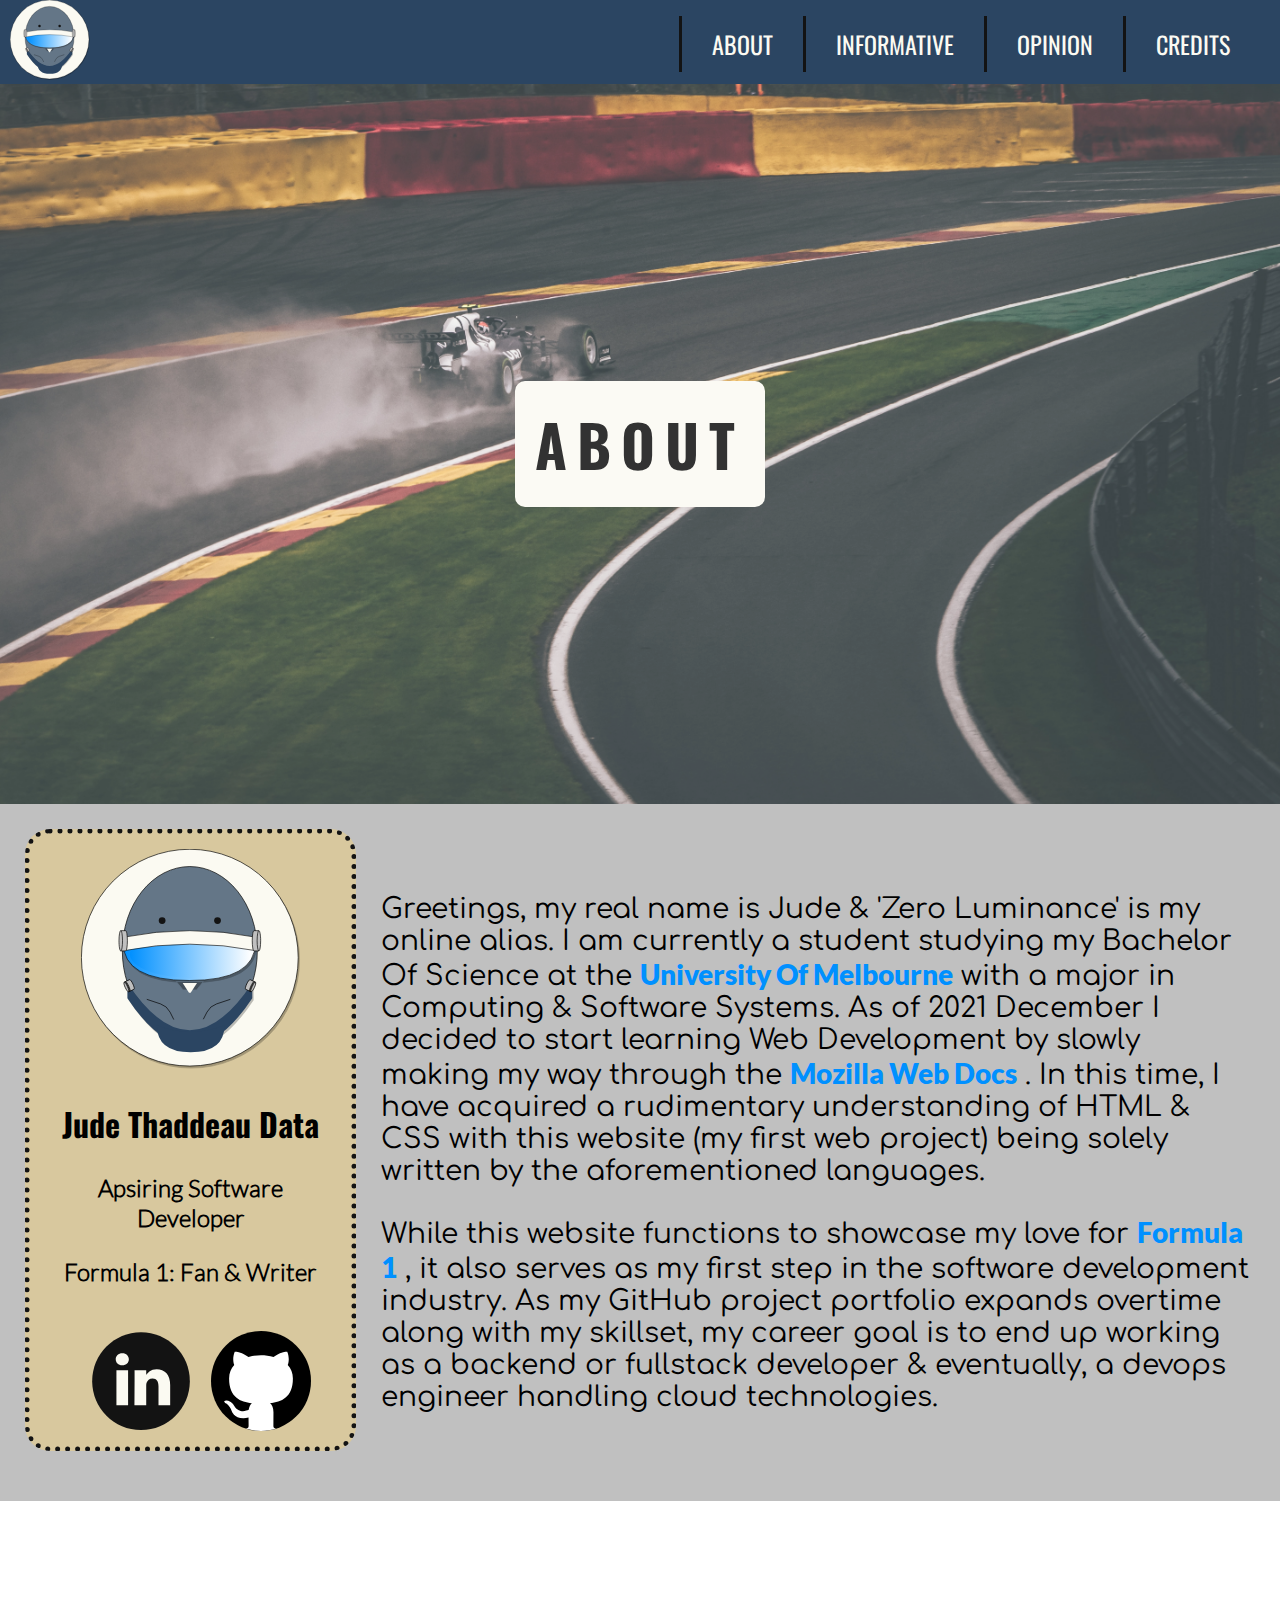
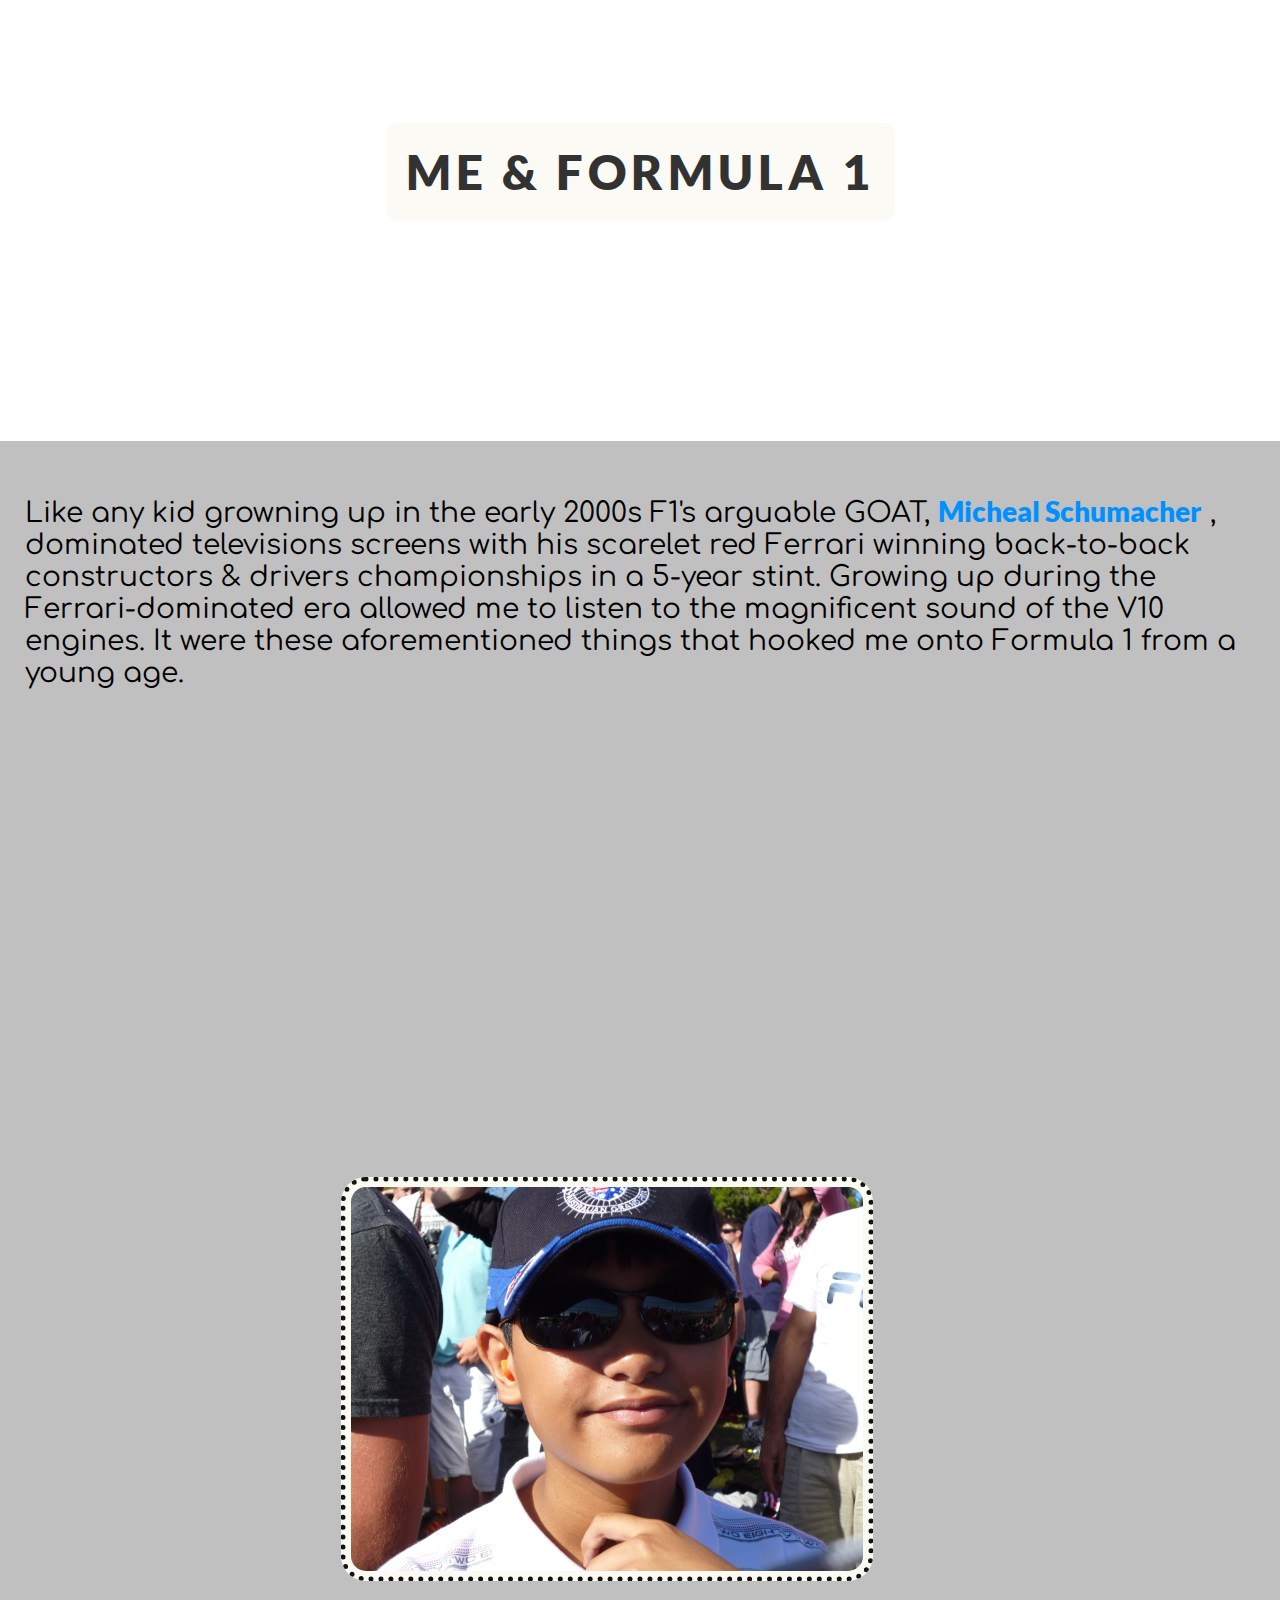
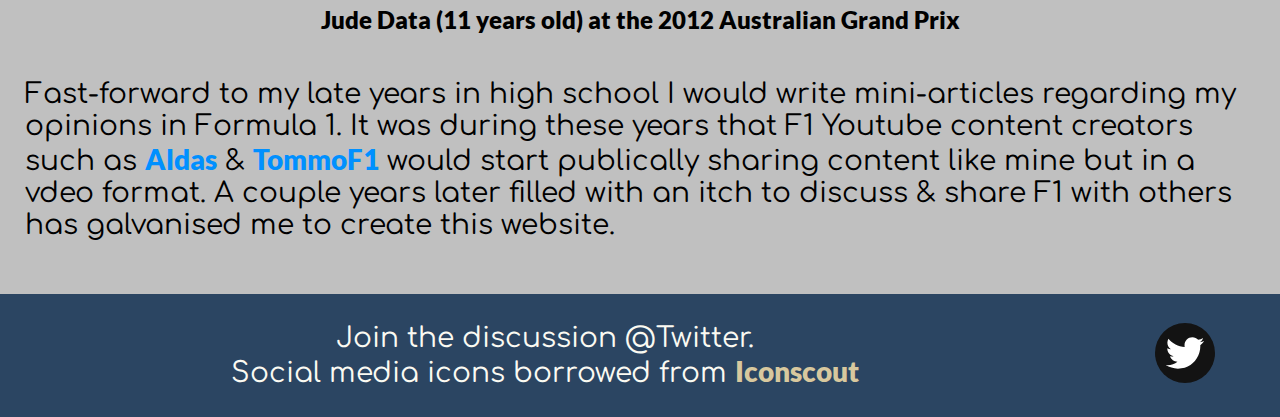
==== about/index.html @ 47a7e275 "Added more hyperlinks & UI hints on 'About' page." ====
<!DOCTYPE html>
<html lang="en-AU">

    <head>
        <meta charset="utf-8">
        <link rel="icon" href="../assets/media-icons/brand-logo.svg">
        <title>ABOUT - Zero Luminance</title>
        <!-- Other Meta Data -->
        <meta http-equiv="X-UA-Compatible" content="IE=edge">
        <!-- Control Viewport -->
        <meta name="viewport" content="width=device-width, initial-scale=1.0">
        <!-- CSS Files -->
        <link rel="stylesheet" href="../css-styles/fonts.css">
        <link rel="stylesheet" href="../css-styles/navigation.css">
        <link rel="stylesheet" href="../css-styles/parallax.css">
        <link rel="stylesheet" href="../css-styles/about.css">
    </head>

    <body>
        <!-- HEADER: 1st NAVIGATION BAR (MAIN: nav inside header) -->
        <header class="header">

            <!-- Logo -->
            <a href="https://Zero-Luminance.github.io/" class="logo" title="Home">
                <img src="../assets/media-icons/brand-logo.svg" alt="Home Icon">
            </a>

            <!-- Hamburger icon -->
            <input class="side-menu" type="checkbox" id="side-menu"/>
            <label class="hamb" for="side-menu">
                <span class="hamb-line"></span>
            </label>

            <!-- Menu -->
            <nav class="nav">
                <ul class="menu">
                    <li><a href="https://Zero-Luminance.github.io/about/">ABOUT</a></li>
                    <li><a href="https://Zero-Luminance.github.io/informative/">INFORMATIVE</a></li>
                    <li><a href="https://Zero-Luminance.github.io/opinion/">OPINION</a></li>
                    <li><a href="https://Zero-Luminance.github.io/credits/">CREDITS</a></li>
                </ul>
            </nav>
        </header>
        
        <!-- MAIN CONTENT: ABOUT -->
        <div class="box">

            <!-- INTRODUCTION -->
            <div class="parallax about">
                <h1>ABOUT</h1>
            </div>

            <div class="container">
                <article class="profile">
                    <img class="hero-portrait" src="../assets/media-icons/brand-logo.svg" alt="Portrait of Jude Thaddeau Data">
                    <h2>Jude Thaddeau Data</h2>
                    <h3>Apsiring Software Developer</h3>
                    <h3>Formula 1: Fan & Writer</h3>

                    <div class="work-media">
                        <a href="https://www.linkedin.com/in/jude-thaddeau-data-3052801b6/" target="_blank">
                            <img class="linkedin" src="../assets/media-icons/linkedin-logo.svg" alt="Linkedin">
                        </a>
                        <a href="https://github.com/Zero-Luminance" target="_blank">
                            <img class="github"src="../assets/media-icons/github-logo.svg" alt="GitHub">
                        </a>
                    </div>
                </article>

                <article class="introduction">
                    <p>
                        Greetings, my real name is Jude & 'Zero Luminance' is my online alias. 
                        I am currently a student studying my Bachelor Of Science at the 
                        <a href="https://en.wikipedia.org/wiki/University_of_Melbourne" target="_blank">University Of Melbourne</a> 
                        with a major in Computing & Software Systems. As of 2021 December
                        I decided to start learning Web Development by slowly making my way
                        through the 
                        <a href="https://developer.mozilla.org/en-US/docs/Learn/" target="_blank">Mozilla Web Docs</a> 
                        . In this time, I have acquired a rudimentary 
                        understanding of HTML & CSS with this website (my first web project) being
                        solely written by the aforementioned languages.
                    </p>
                    <p>
                        While this website functions to showcase my love for 
                        <a href="https://www.formula1.com/" target="_blank">Formula 1</a>
                        , it also serves
                        as my first step in the software development industry. As my GitHub project
                        portfolio expands overtime along with my skillset, my career goal is to end up
                        working as a backend or fullstack developer & eventually, a devops engineer
                        handling cloud technologies.
                    </p>
                </article>
            </div>

            <!-- HISTORY WITH F1 -->
            <div class="parallax history">
                <h2>ME & FORMULA 1</h2>
            </div>
            
            <div class="container">

                <p>
                    Like any kid growning up in the early 2000s F1's arguable GOAT, 
                    <a href="https://en.wikipedia.org/wiki/Michael_Schumacher" target="_blank">Micheal Schumacher</a>
                    , dominated televisions screens with his scarelet red Ferrari winning back-to-back
                    constructors & drivers championships in a 5-year stint. Growing up during the 
                    Ferrari-dominated era allowed me to listen to the magnificent sound of the V10 
                    engines. It were these aforementioned things that hooked me onto Formula 1 from
                    a young age.
                </p>

                <iframe class="inspiration" src="https://www.youtube.com/embed/RqaJKTRs-Kg" title="YouTube video player" frameborder="0" allow="accelerometer; autoplay; clipboard-write; encrypted-media; gyroscope; picture-in-picture" allowfullscreen></iframe>

                <figure>
                    <img class="ausgp2012" src="../assets/home-about-credits-images/ausgp-2012-p1.JPG" alt="11 year old Jude Data at the 2012 Australian GP">
                    <figcaption>Jude Data (11 years old) at the 2012 Australian Grand Prix</figcaption>
                </figure>

                <p>
                    Fast-forward to my late years in high school I would write mini-articles regarding
                    my opinions in Formula 1. It was during these years that F1 Youtube content creators
                    such as 
                    <a href="https://www.youtube.com/c/AldasBusiness/videos" target="_blank">Aldas</a>
                    & 
                    <a href="https://www.youtube.com/channel/UCFHaLSX-Kqy5pGTszklkE8w" target="_blank">TommoF1</a>
                    would start publically sharing content like mine but in a vdeo
                    format. A couple years later filled with an itch to discuss & share F1 with others has
                    galvanised me to create this website.
                </p>
            </div>

            <!-- FOOTER: Acknowledgements & Social Media  -->
            <footer class="footer">
                <p>Join the discussion @Twitter.<br> Social media icons borrowed from <a href="https://iconscout.com" target="_blank">Iconscout</a></p>
                <div class="social-media">
                    <a class="twitter" href="https://twitter.com/" target="_blank">
                        <img src="../assets/media-icons/twitter-logo.svg" alt="Twitter">
                    </a>
                </div>
            </footer>
        </div>
    </body>
</html>
<!--
    NAME: Jude Thaddeau Data
    GITHUB: Zero-Luminance (https://github.com/Zero-Luminance)
-->
---- css-styles/fonts.css ----
/* -| FONT FAMILIES |-*/
@font-face {
    font-family: "Oswald";
    src: url("../assets/font-families/Oswald/Oswald-VariableFont_wght.ttf");
}

@font-face {
    font-family: "Lato";
    src: url("../assets/font-families/Lato/Lato-Black.ttf");
}

@font-face {
    font-family: "Comfortaa";
    src: url("../assets/font-families/Comfortaa/Comfortaa-VariableFont_wght.ttf");
}

/* ========================================================================== */
                        /*  NAME: Jude Thaddeau Data
            GITHUB: Zero-Luminance (https://github.com/Zero-Luminance)  */
/* ========================================================================== */
---- css-styles/navigation.css ----
/* -| DEFAULT STYLES: STRUCTURE |- */
body, html {
    /* Allows child containers to span the full width of the viewport */
    margin: 0;
    block-size: 100%;
}

.header {
    z-index: 1;
}

.header a, .footer a {
    text-decoration: none;
    color: #D8C89E;
}

.box {
    display: flex;
    flex-flow: column;
    height: 100%;
}

.box .content {
    flex: 1 1 auto;
}

.box .footer {
    flex: 0 1 100px;
}

/* ========================================================================== */

/* NOTE: repsonsive navigation uses code from
https://blog.logrocket.com/create-responsive-mobile-menu-with-css-no-javascript/
   
   The nav bar was adjusted to fit font family, & decorated using hover 
   techniques to indicate user intraction. */

/* -| NAV CONTAINER |- */
.header {
    background-color: #2B4562;
    position: sticky;
    top: 0;
    inline-size: 100%;
}

.header .nav ul[class="menu"] {
    list-style: none;
}

.header .nav ul[class="menu"] a {
    font-family: "Oswald";
    color: #FBFAF2;
    font-size: x-large;
}

.header .nav ul[class="menu"] a:hover {
    color: #D8C89E;
}

/* -| NAV ICON |- */
.logo {
    display: inline-block;
    margin-left: 10px;
}

.logo img {
    block-size: 80px;
    inline-size: 80px;
}

.logo img:hover {
    content: url("../assets/media-icons/brand-logo-clicked.svg");
}

/* -| NAV WEB LINKS |- */
.nav {
    block-size: 37%;
    inline-size: 100%;
    position: fixed;
    background-color: #2B4562;
    overflow: hidden;
    margin-right: 20px;
    overflow: scroll;
}

.menu a{
    display: block;
    padding-block: 10px;
    padding-inline: 30px;
    color: "Oswald";
    border-left: #131313 solid;
}

.menu a:hover{
    background-color: #131313;
}
.nav{
    max-height: 0;
    transition: max-height .5s ease-out;
}

/* -| HAMBURGER MENU ICON |- */
.hamb{
    cursor: pointer;
    float: right;
    padding: 40px 20px;
}/* Style label tag */

.hamb-line {
    background: #FBFAF2;
    display: block;
    height: 2px;
    position: relative;
    width: 24px;

} /* Style span tag */

.hamb-line::before,
.hamb-line::after{
    background: #FBFAF2;
    content: '';
    display: block;
    height: 100%;
    position: absolute;
    transition: all .2s ease-out;
    width: 100%;
}
.hamb-line::before{
    top: 5px;
}
.hamb-line::after{
    top: -5px;
}

.side-menu {
    display: none;
} /* Hide checkbox */

/* -| TOGGLE MENU |- */
.side-menu:checked ~ nav{
    max-height: 100%;
}
.side-menu:checked ~ .hamb .hamb-line {
    background: transparent;
}
.side-menu:checked ~ .hamb .hamb-line::before {
    transform: rotate(-45deg);
    top:0;
}
.side-menu:checked ~ .hamb .hamb-line::after {
    transform: rotate(45deg);
    top:0;
}

/* RESPONSIVE DESIGN */
@media (min-width: 730px) {
    .nav{
        max-height: none;
        top: 0;
        position: relative;
        float: right;
        width: fit-content;
    }
    .menu li{
        float: left;
    }
    .menu a:hover{
        background-color: transparent;
        color: #131313;

    }
    .hamb{
        display: none;
    }
}

/* ========================================================================== */

/* DOCUMENT FOOTER */
.footer {
    display: flex;
    flex-flow: row wrap;
    align-items: center;
    justify-content: space-around;

    inline-size: 100%;
    color: #FBFAF2;
    font-family: "Oswald";
    font-size: large;
    background-color: #2B4562;   
}

.footer p {
    flex: 7;
    margin-inline: 20px;
    text-align: center;
}

.footer p a:hover {
    border-radius: 5px;
    background-color:#131313;
}

.footer .social-media {
    flex: 1;
    display: inherit;
    justify-content: space-around;
    margin-inline: 20px;
}

.footer .social-media a img {
    inline-size: 60px;
    block-size: 60px;
    margin-inline: 10px;
}

.footer .social-media .twitter img:hover {
    content: url("../assets/media-icons/twitter-logo-clicked.svg");
}

/* ========================================================================== */
                        /*  NAME: Jude Thaddeau Data
            GITHUB: Zero-Luminance (https://github.com/Zero-Luminance)  */
/* ========================================================================== */
---- css-styles/parallax.css ----
.parallax {
    position: relative;
    background-position: center;
    background-size: cover;
    background-repeat: no-repeat;
    background-attachment: fixed;
    opacity: 0.8;
}

/* RESPONSIVE DESIGN */
@media (max-width: 640px) {
    .parallax {
        background-attachment: scroll;
    }
} /* Turn OFF parallax effect with phones & tables */

/* ========================================================================== */
                        /*  NAME: Jude Thaddeau Data
            GITHUB: Zero-Luminance (https://github.com/Zero-Luminance)  */
/* ========================================================================== */
---- css-styles/about.css ----
/* -| FONT FAMILIES |- */

@font-face {
    font-family: "Lato-Light";
    src: url("../assets/font-families/Lato/Lato-Light.ttf");
}

p {
    font-family: "Comfortaa";
    font-size: 28px;
}

/* ========================================================================== */

/* -| INTRODUCTION |- */

.parallax.about {
    background-image: url("../assets/home-about-credits-images/about-intro-background.jpg");
    min-block-size: 80%;
    display: flex;
    flex-wrap: wrap;
    align-items: center;
    justify-content: center;
}

.parallax.about h1 {
    padding: 20px;
    font-family: "Oswald";
    font-size: 58px;
    background: #FBFAF2;
    border-radius: 10px;
    letter-spacing: 10px;
}

/* ========================================================================== */

/* -| CONTAINER: for text |- */

.container {
    display: flex;
    flex-flow: row wrap;
    align-items: center;
    justify-content: center;

    background: #C0C0C0;
    padding: 25px;
}

/* ========================================================================== */

/* -| USER PROFILE |- */

.profile {
    flex: 1;
    inline-size: fit-content;
    margin-right: 25px;
    margin-bottom: 25px;
    padding: 15px;
    border-radius: 25px;
    float: left;
    background-color: #D8C89E;
    text-align: center;
    border: 5px #131313 dotted;
}

.profile:hover {
    border-top: none;
    border-bottom: 8px #131313 solid;
    border-right: 8px #131313 solid;
    border-left: none;
}

.hero-portrait {
    inline-size: 220px;
    block-size: 220px;
    align-self: center;
    justify-self: center;
}

.profile h2 {
    font-family: "Oswald";
    font-size: xx-large;
}

.profile h3 {
    font-family: "Lato-Light";
    font-size: x-large;
}

.work-media {
    display: flex;
    flex-flow: row wrap;
    justify-content: center;
}

.work-media a, .linkedin, .github {
    inline-size: 100px;
    block-size: 100px;
    margin: 10px;
}

.work-media a .linkedin:hover {
    content: url("../assets/media-icons/linkedin-icon-clicked.svg");
}

.work-media a .github:hover {
    content: url("../assets/media-icons/github-icon-clicked.svg");
}

.introduction {
    flex: 3;
}

/* Responsive Design To Make written content fit better*/
@media (max-width: 900px) {
    .container {
        flex-flow: column wrap;
    }
}

/* ========================================================================== */

/* -| F1 HISTORY |- */

.parallax.history {
    background-image: url("../assets/home-about-credits-images/ausgp-2012-p3.JPG");
    min-block-size: 60%;
    display: flex;
    flex-wrap: wrap;
    align-items: center;
    justify-content: center;
}

.parallax.history h2 {
    padding: 20px;
    background-color: #FBFAF2;
    font-family: "Lato";
    font-size: 48px;
    letter-spacing: 5px;
    text-align: center;
    border-radius: 10px;
}

/* ========================================================================== */

/* -| HISTORY OVERVIEW |- */

iframe.inspiration, .ausgp2012 {
    inline-size: 40vw;
    block-size: 30vw;
    margin: 20px;
    border-radius: 25px;
}

.ausgp2012 {
    border: 5px #131313 dotted;
    padding: 5px;
    background-color: #FBFAF2;
}

.ausgp2012:hover {
    content: url("../assets/home-about-credits-images/ausgp-2012-p2.JPG");
}

figcaption {
    font-family: "Lato";
    font-size: x-large;
    text-align: center;
}

p a {
    font-family: "Lato";
    color: #0090FF;
    text-decoration: none;
}

p a:hover {
    color: #FBFAF2;
    background-color: #131313;
    border-radius: 5px;
}

/* ========================================================================== */
                        /*  NAME: Jude Thaddeau Data
            GITHUB: Zero-Luminance (https://github.com/Zero-Luminance)  */
/* ========================================================================== */
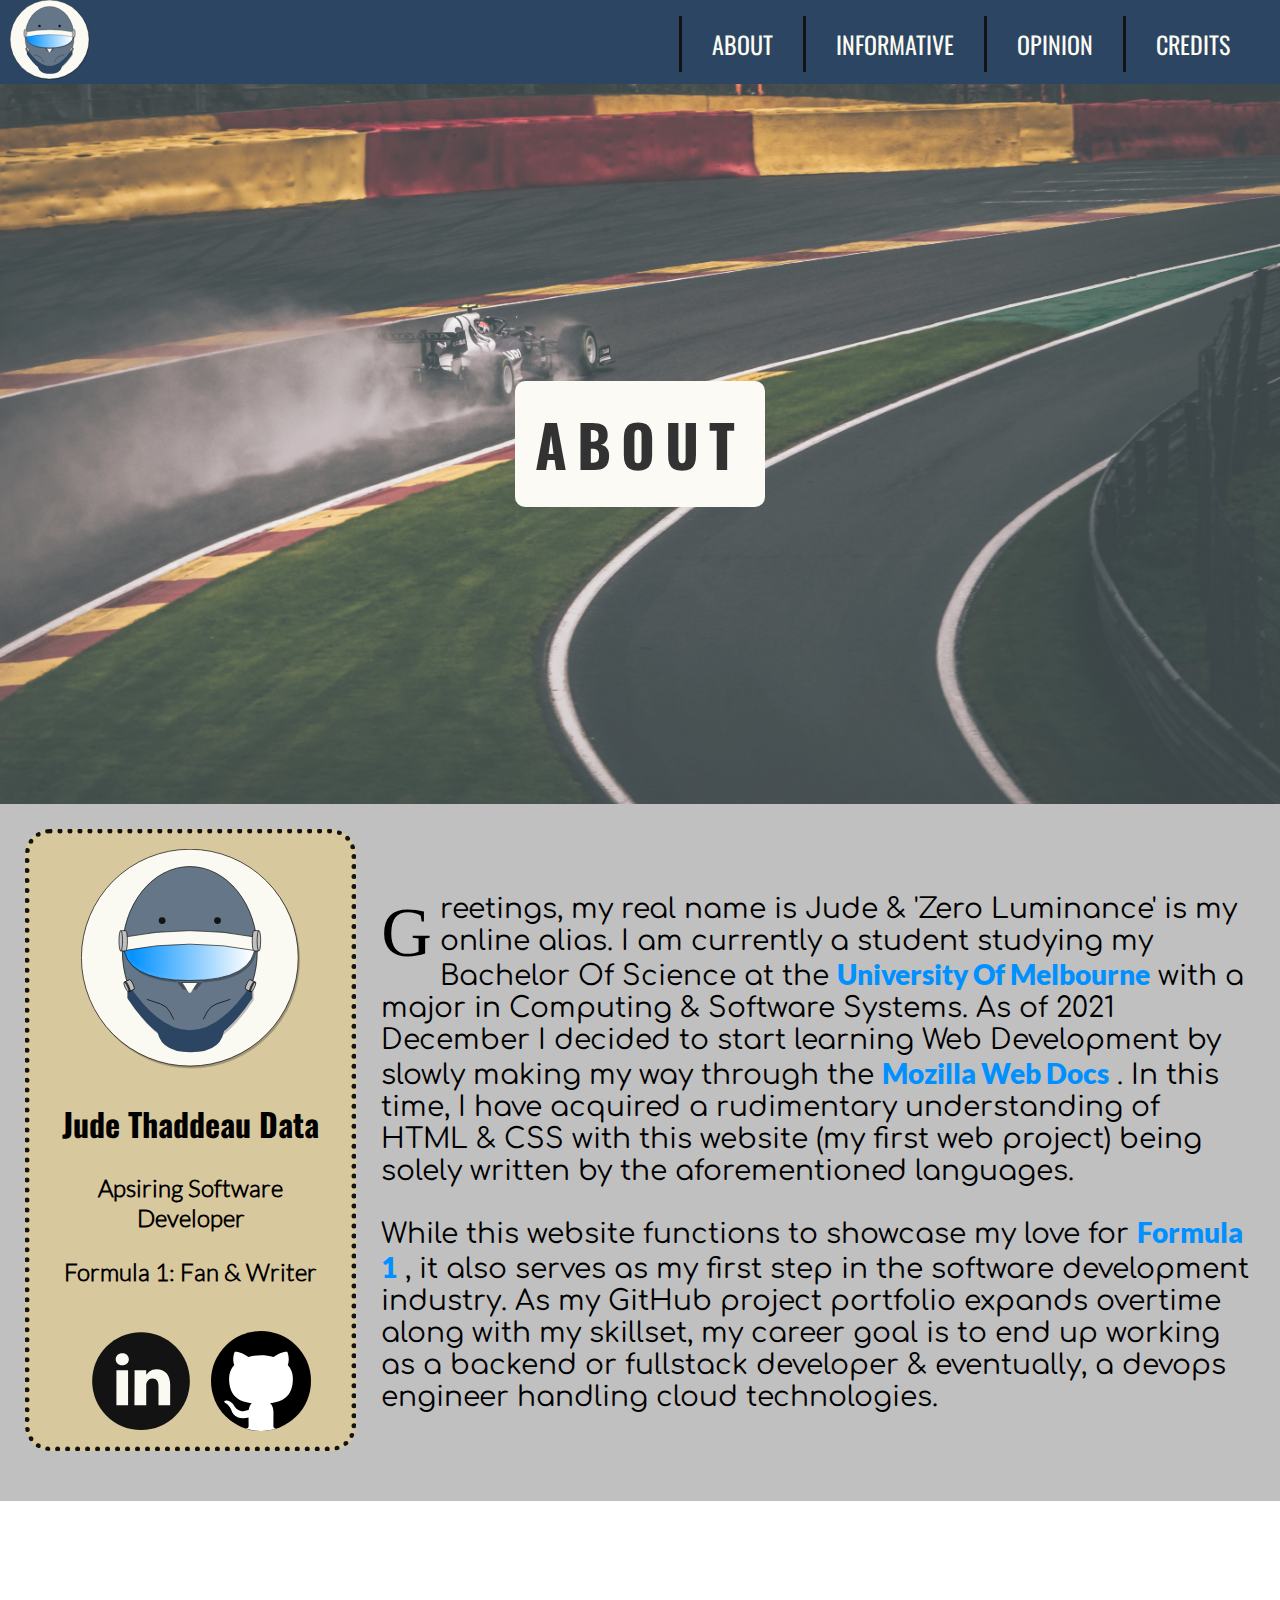
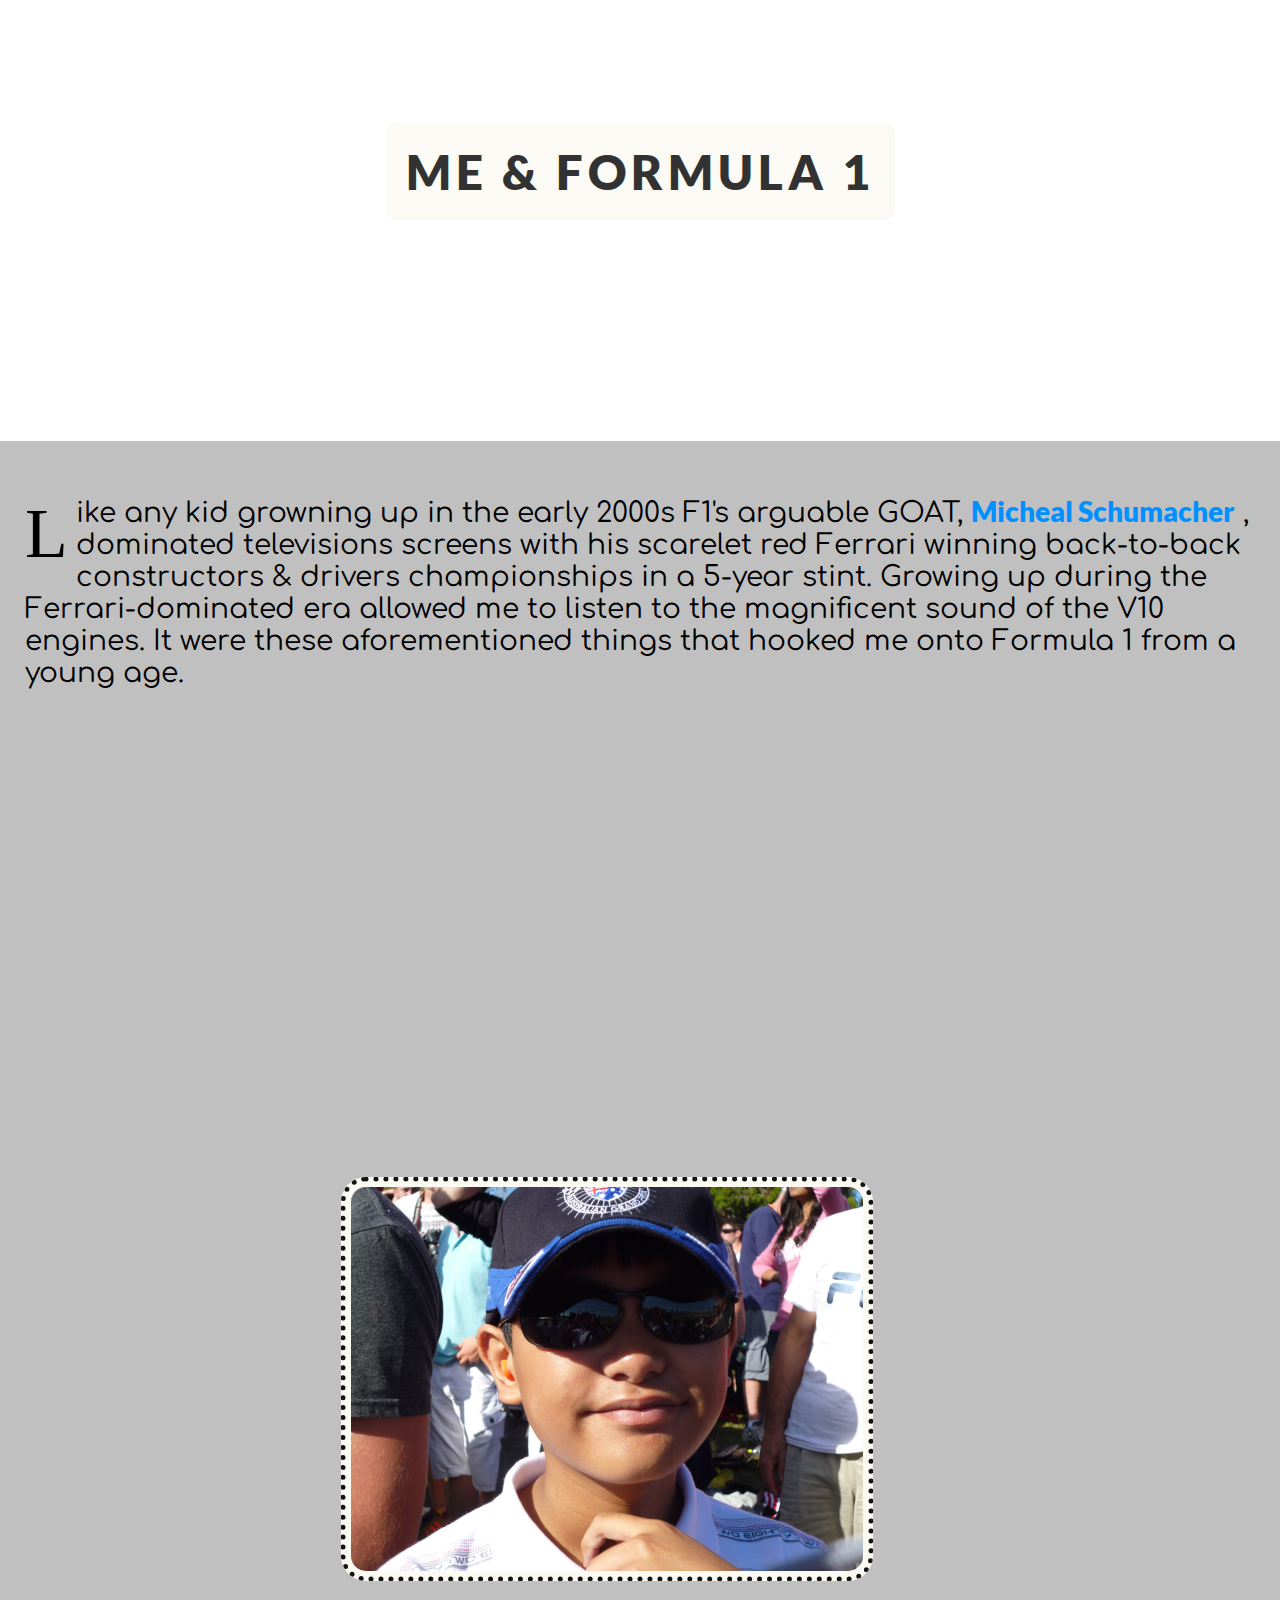
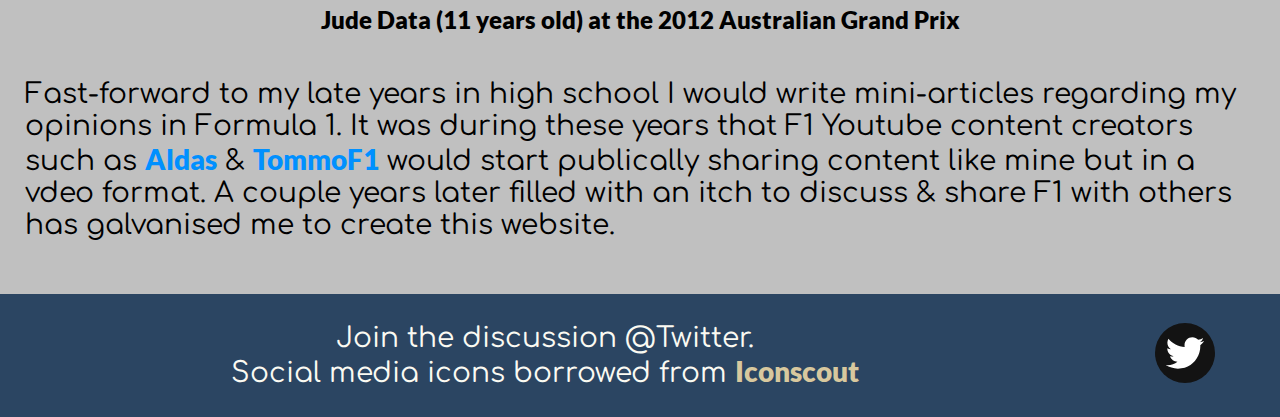
==== commit 468147e6: "Added 'dropcaps.css'" ====
--- a/about/index.html
+++ b/about/index.html
@@ -14,6 +14,7 @@
         <link rel="stylesheet" href="../css-styles/navigation.css">
         <link rel="stylesheet" href="../css-styles/parallax.css">
         <link rel="stylesheet" href="../css-styles/about.css">
+        <link rel="stylesheet" href="../css-styles/dropcaps.css">
     </head>
 
     <body>
@@ -69,7 +70,7 @@
 
                 <article class="introduction">
                     <p>
-                        Greetings, my real name is Jude & 'Zero Luminance' is my online alias. 
+                        <span class="dropcap">G</span>reetings, my real name is Jude & 'Zero Luminance' is my online alias. 
                         I am currently a student studying my Bachelor Of Science at the 
                         <a href="https://en.wikipedia.org/wiki/University_of_Melbourne" target="_blank">University Of Melbourne</a> 
                         with a major in Computing & Software Systems. As of 2021 December
@@ -100,7 +101,7 @@
             <div class="container">
 
                 <p>
-                    Like any kid growning up in the early 2000s F1's arguable GOAT, 
+                    <span class="dropcap">L</span>ike any kid growning up in the early 2000s F1's arguable GOAT, 
                     <a href="https://en.wikipedia.org/wiki/Michael_Schumacher" target="_blank">Micheal Schumacher</a>
                     , dominated televisions screens with his scarelet red Ferrari winning back-to-back
                     constructors & drivers championships in a 5-year stint. Growing up during the 
--- a/css-styles/dropcaps.css
+++ b/css-styles/dropcaps.css
@@ -0,0 +1,11 @@
+.dropcap {
+    font-family: Georgia, 'Times New Roman', Times, serif;
+    float: left;
+    font-size: 70px;
+    padding-right: 8px;
+}
+
+/* ========================================================================== */
+                        /*  NAME: Jude Thaddeau Data
+            GITHUB: Zero-Luminance (https://github.com/Zero-Luminance)  */
+/* ========================================================================== */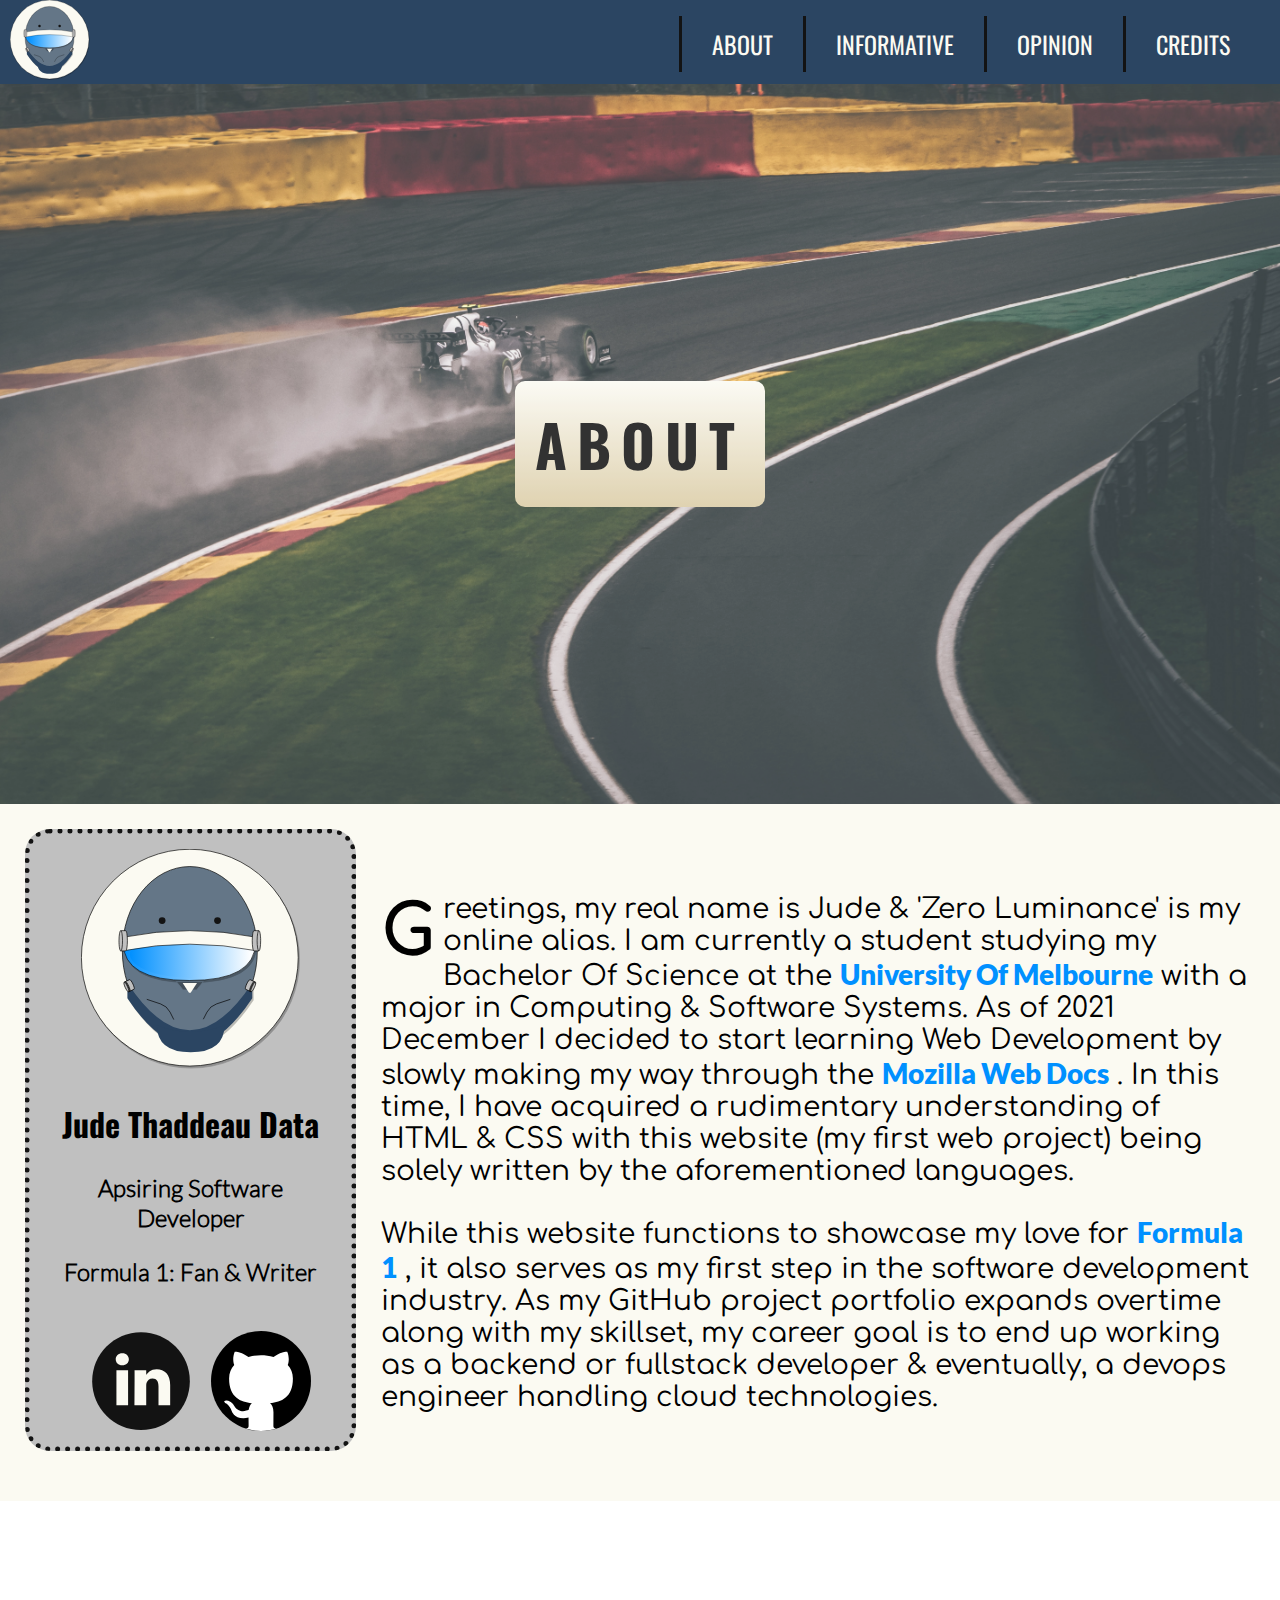
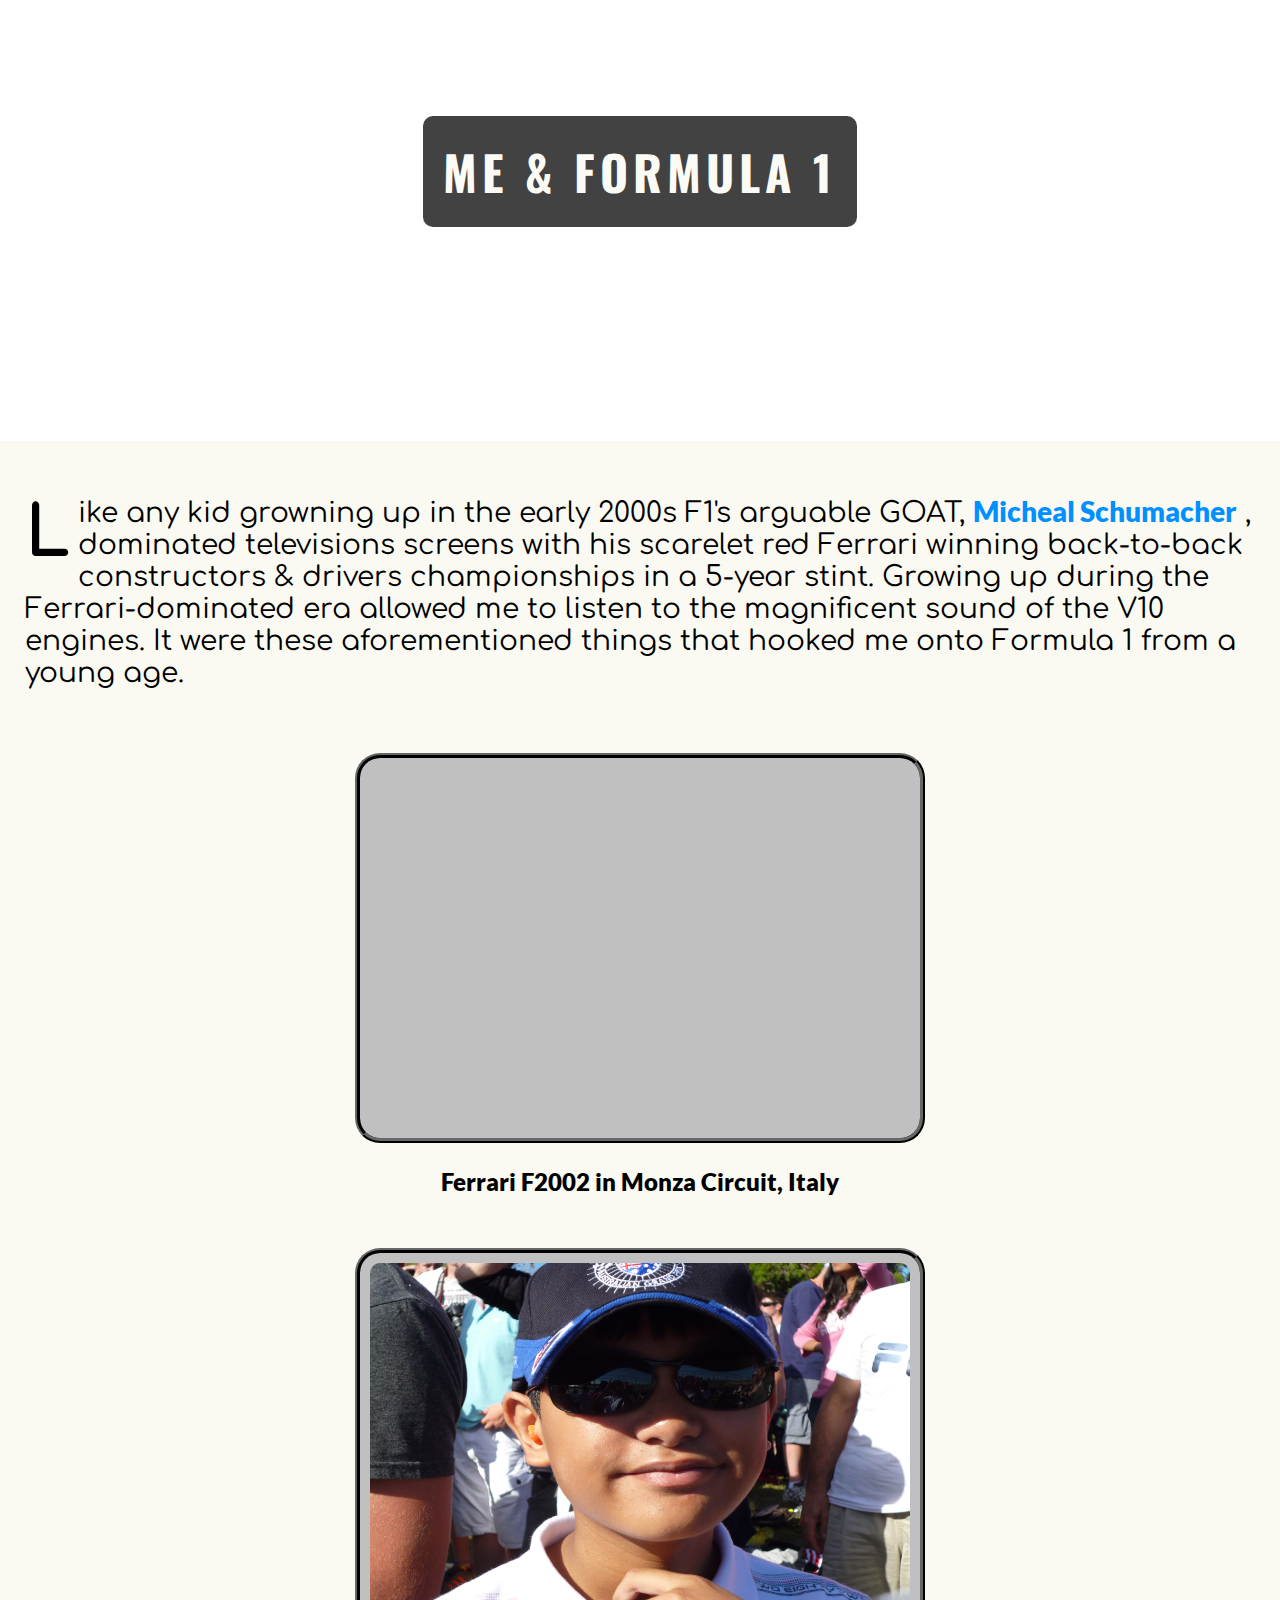
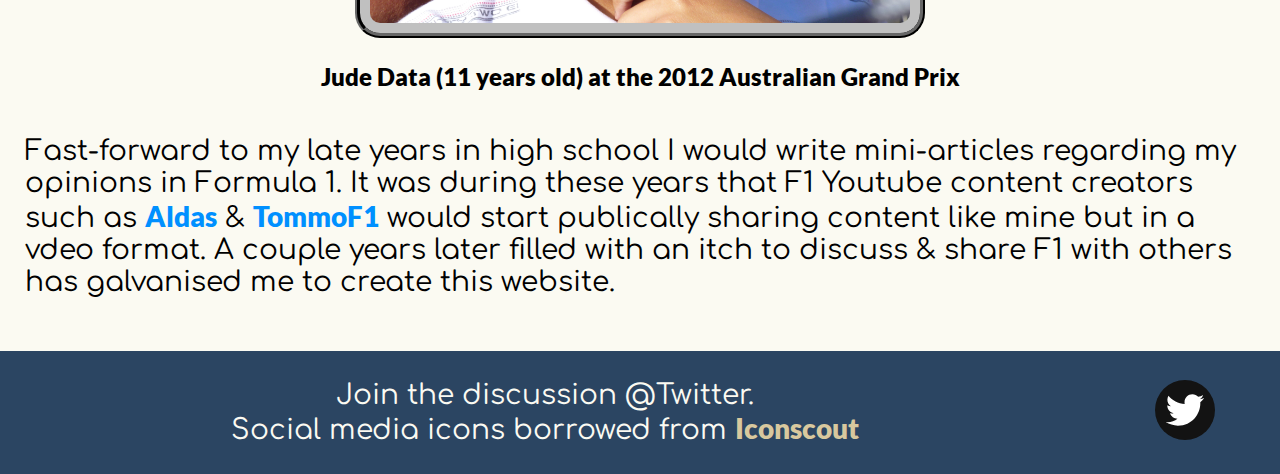
==== commit 4de65619: "Added 'article-gallery' CSS file for article showcase." ====
--- a/about/index.html
+++ b/about/index.html
@@ -14,7 +14,6 @@
         <link rel="stylesheet" href="../css-styles/navigation.css">
         <link rel="stylesheet" href="../css-styles/parallax.css">
         <link rel="stylesheet" href="../css-styles/about.css">
-        <link rel="stylesheet" href="../css-styles/dropcaps.css">
     </head>
 
     <body>
@@ -110,7 +109,10 @@
                     a young age.
                 </p>
 
-                <iframe class="inspiration" src="https://www.youtube.com/embed/RqaJKTRs-Kg" title="YouTube video player" frameborder="0" allow="accelerometer; autoplay; clipboard-write; encrypted-media; gyroscope; picture-in-picture" allowfullscreen></iframe>
+                <figure>
+                    <iframe class="inspiration" src="https://www.youtube.com/embed/RqaJKTRs-Kg" title="YouTube video player" frameborder="0" allow="accelerometer; autoplay; clipboard-write; encrypted-media; gyroscope; picture-in-picture" allowfullscreen></iframe>
+                    <figcaption>Ferrari F2002 in Monza Circuit, Italy</figcaption>
+                </figure>
 
                 <figure>
                     <img class="ausgp2012" src="../assets/home-about-credits-images/ausgp-2012-p1.JPG" alt="11 year old Jude Data at the 2012 Australian GP">
--- a/css-styles/fonts.css
+++ b/css-styles/fonts.css
@@ -15,6 +15,16 @@
 }
 
 /* ========================================================================== */
+
+/* -| DROP CAP FOR FIRST LETTER |-*/
+.dropcap {
+    font-weight: bold;
+    float: left;
+    font-size: 70px;
+    padding-right: 8px;
+}
+
+/* ========================================================================== */
                         /*  NAME: Jude Thaddeau Data
             GITHUB: Zero-Luminance (https://github.com/Zero-Luminance)  */
 /* ========================================================================== */--- a/css-styles/about.css
+++ b/css-styles/about.css
@@ -27,7 +27,7 @@
     padding: 20px;
     font-family: "Oswald";
     font-size: 58px;
-    background: #FBFAF2;
+    background: linear-gradient(#FBFAF2, #D8C89E);
     border-radius: 10px;
     letter-spacing: 10px;
 }
@@ -41,8 +41,7 @@
     flex-flow: row wrap;
     align-items: center;
     justify-content: center;
-
-    background: #C0C0C0;
+    background: #FBFAF2;
     padding: 25px;
 }
 
@@ -58,7 +57,7 @@
     padding: 15px;
     border-radius: 25px;
     float: left;
-    background-color: #D8C89E;
+    background-color: #c0c0c0;
     text-align: center;
     border: 5px #131313 dotted;
 }
@@ -132,9 +131,10 @@
 }
 
 .parallax.history h2 {
+    color: #FBFAF2;
     padding: 20px;
-    background-color: #FBFAF2;
-    font-family: "Lato";
+    background: #131313;
+    font-family: "Oswald";
     font-size: 48px;
     letter-spacing: 5px;
     text-align: center;
@@ -146,26 +146,26 @@
 /* -| HISTORY OVERVIEW |- */
 
 iframe.inspiration, .ausgp2012 {
-    inline-size: 40vw;
-    block-size: 30vw;
+    inline-size: 60vmin;
+    block-size: 40vmin;
     margin: 20px;
+    padding: 10px;
     border-radius: 25px;
-}
-
-.ausgp2012 {
-    border: 5px #131313 dotted;
-    padding: 5px;
-    background-color: #FBFAF2;
+    border: 5px #131313 ridge;
+    background-color: #c0c0c0;
 }
 
 .ausgp2012:hover {
     content: url("../assets/home-about-credits-images/ausgp-2012-p2.JPG");
 }
 
+figure {
+    text-align: center;
+}
+
 figcaption {
     font-family: "Lato";
     font-size: x-large;
-    text-align: center;
 }
 
 p a {
@@ -175,7 +175,7 @@
 }
 
 p a:hover {
-    color: #FBFAF2;
+    color: #D8C89E;
     background-color: #131313;
     border-radius: 5px;
 }
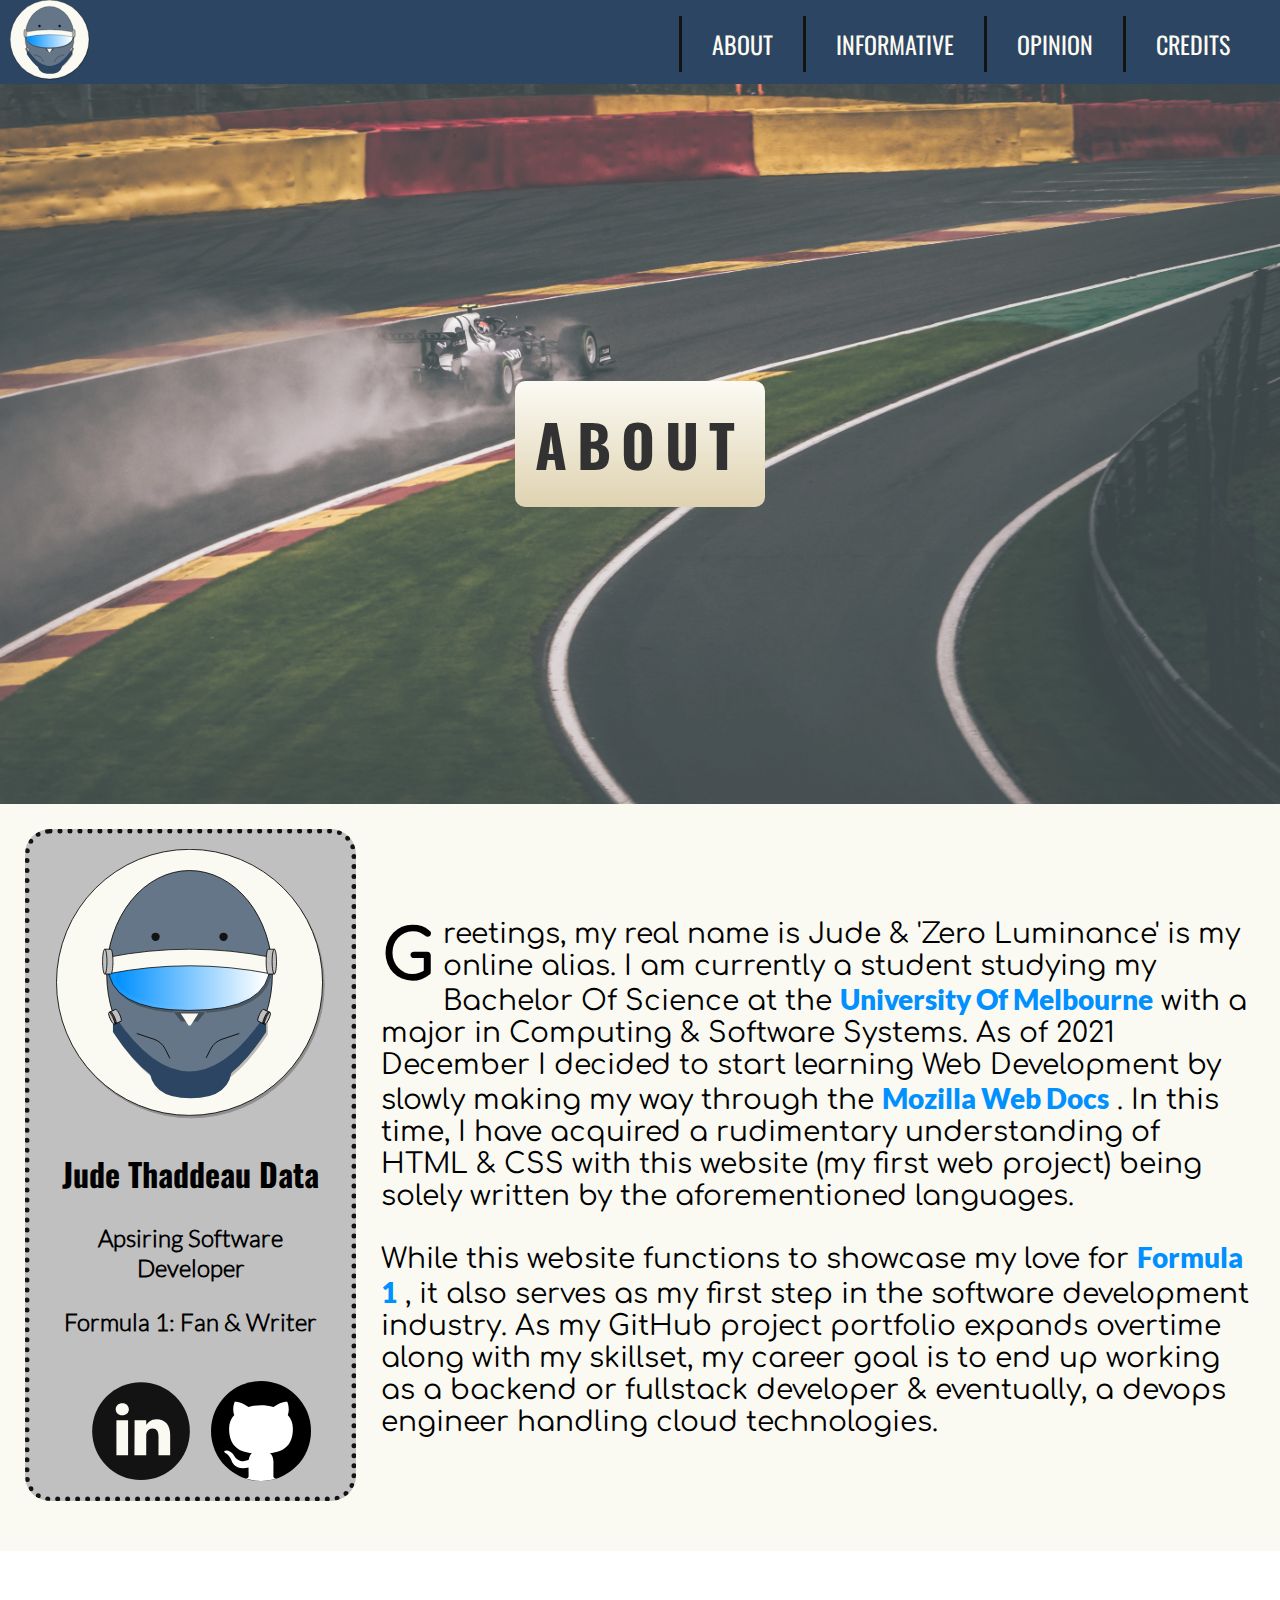
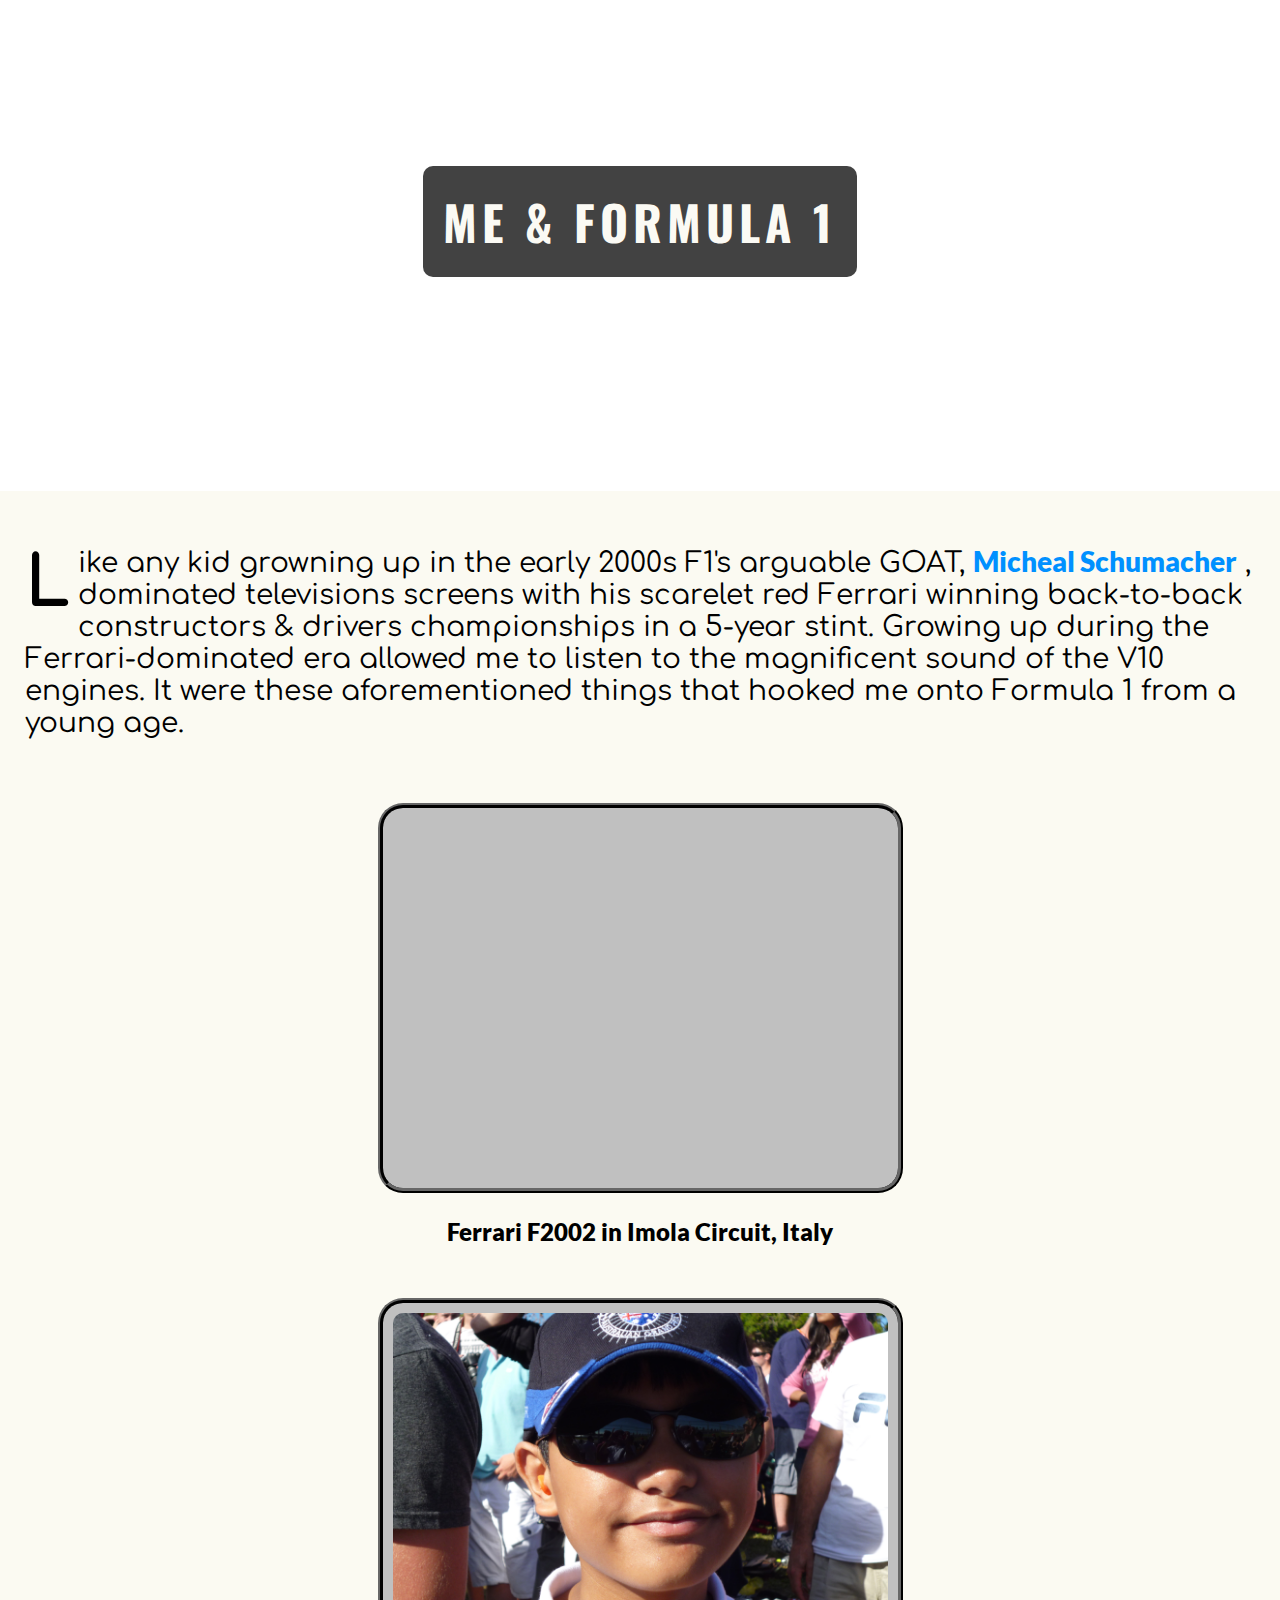
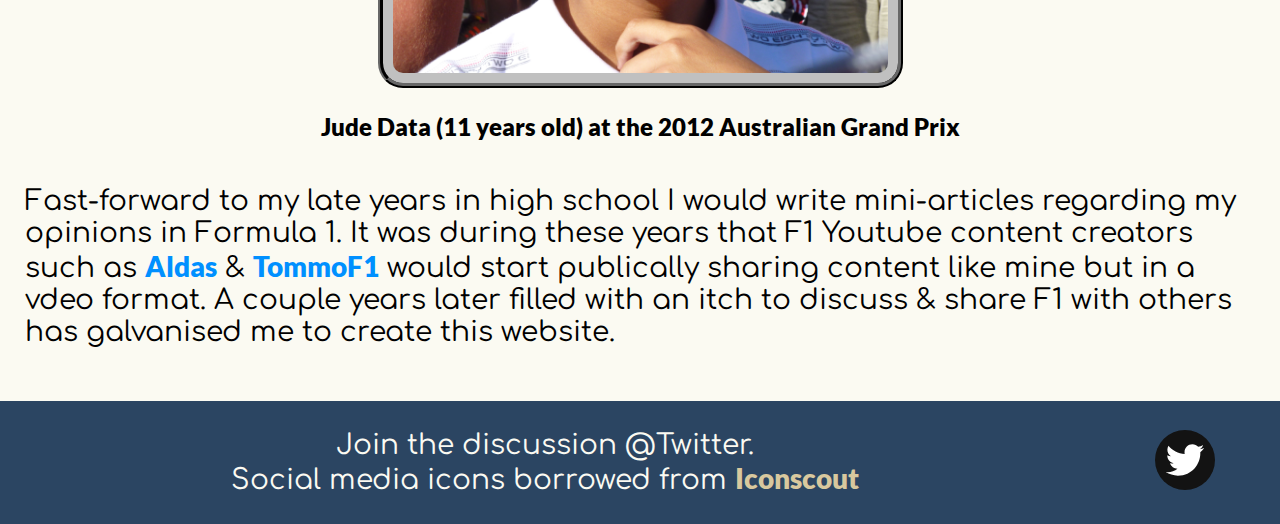
==== commit 972a279a: "Created gallery format for articles." ====
--- a/about/index.html
+++ b/about/index.html
@@ -111,7 +111,7 @@
 
                 <figure>
                     <iframe class="inspiration" src="https://www.youtube.com/embed/RqaJKTRs-Kg" title="YouTube video player" frameborder="0" allow="accelerometer; autoplay; clipboard-write; encrypted-media; gyroscope; picture-in-picture" allowfullscreen></iframe>
-                    <figcaption>Ferrari F2002 in Monza Circuit, Italy</figcaption>
+                    <figcaption>Ferrari F2002 in Imola Circuit, Italy</figcaption>
                 </figure>
 
                 <figure>
--- a/css-styles/about.css
+++ b/css-styles/about.css
@@ -57,7 +57,7 @@
     padding: 15px;
     border-radius: 25px;
     float: left;
-    background-color: #c0c0c0;
+    background-color: #C0C0C0;
     text-align: center;
     border: 5px #131313 dotted;
 }
@@ -70,8 +70,8 @@
 }
 
 .hero-portrait {
-    inline-size: 220px;
-    block-size: 220px;
+    inline-size: 30vmin;
+    block-size: 30vmin;
     align-self: center;
     justify-self: center;
 }
@@ -146,7 +146,7 @@
 /* -| HISTORY OVERVIEW |- */
 
 iframe.inspiration, .ausgp2012 {
-    inline-size: 60vmin;
+    inline-size: 55vmin;
     block-size: 40vmin;
     margin: 20px;
     padding: 10px;
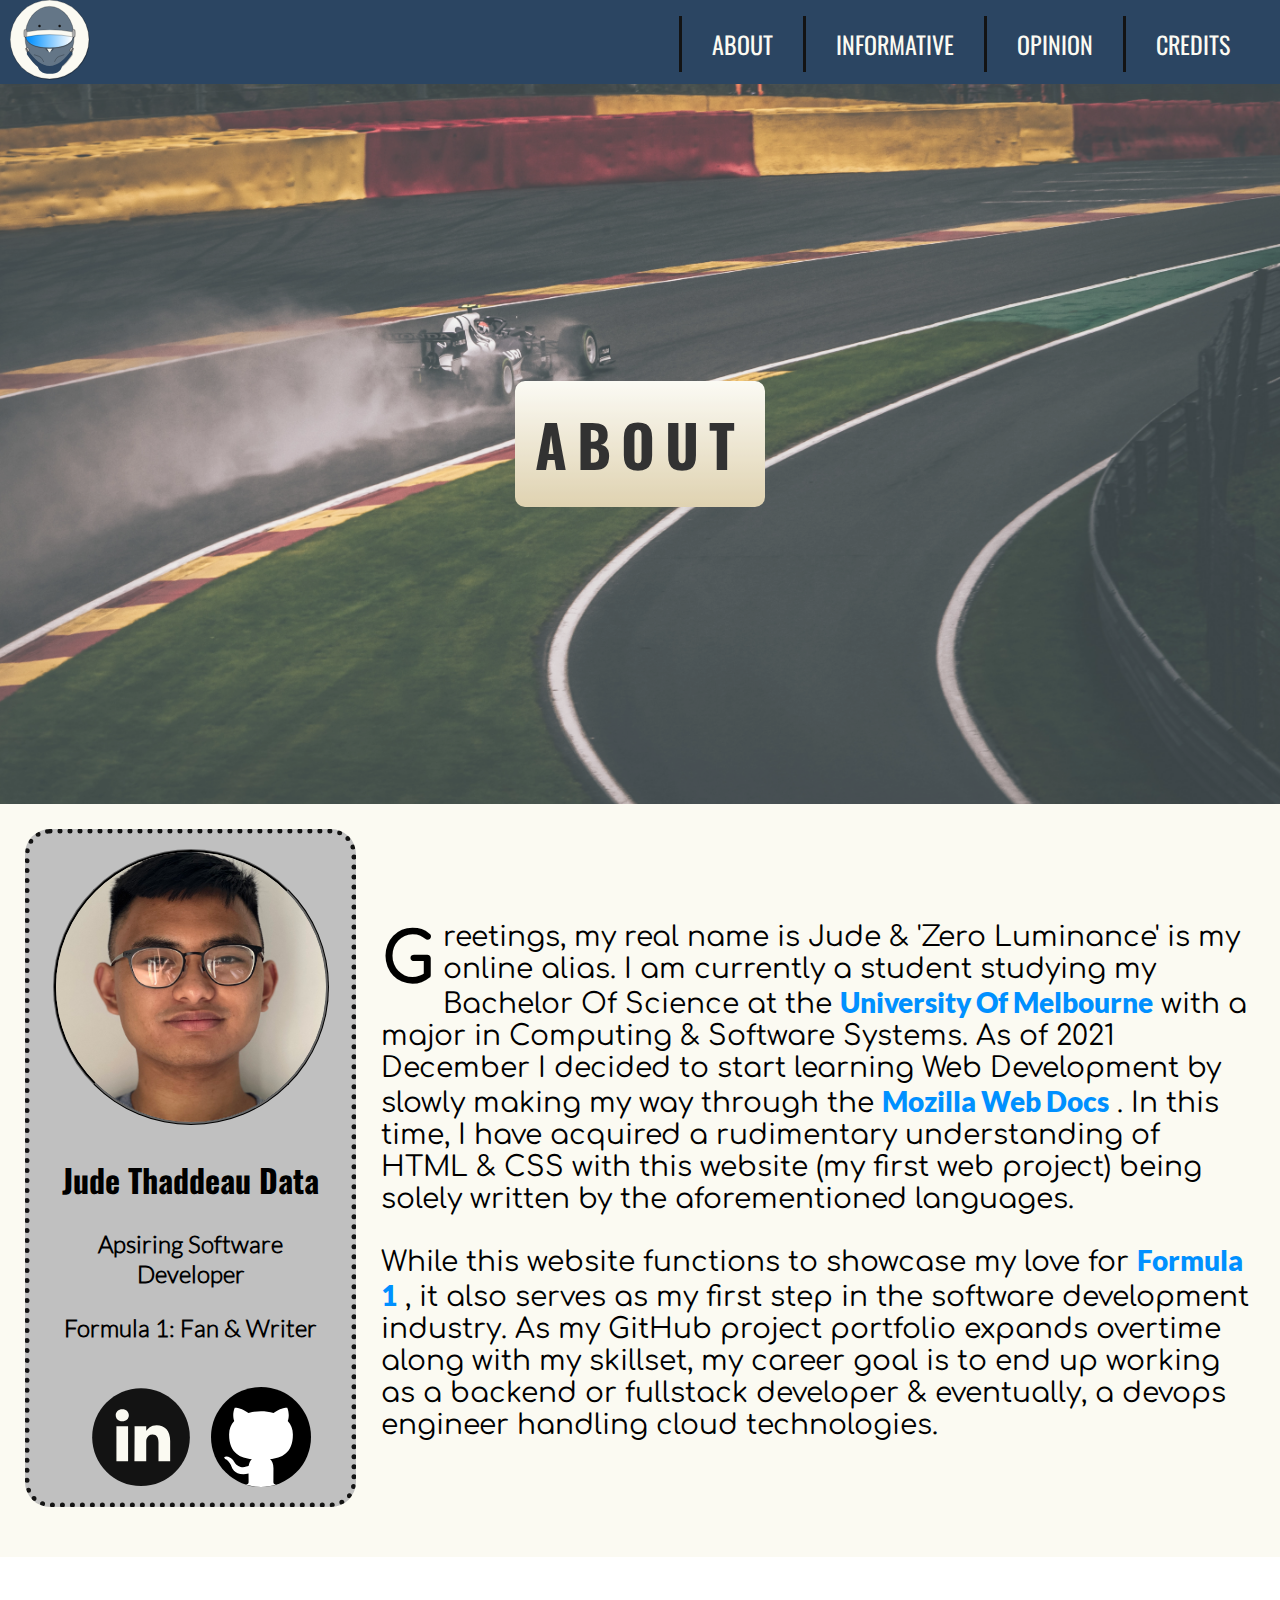
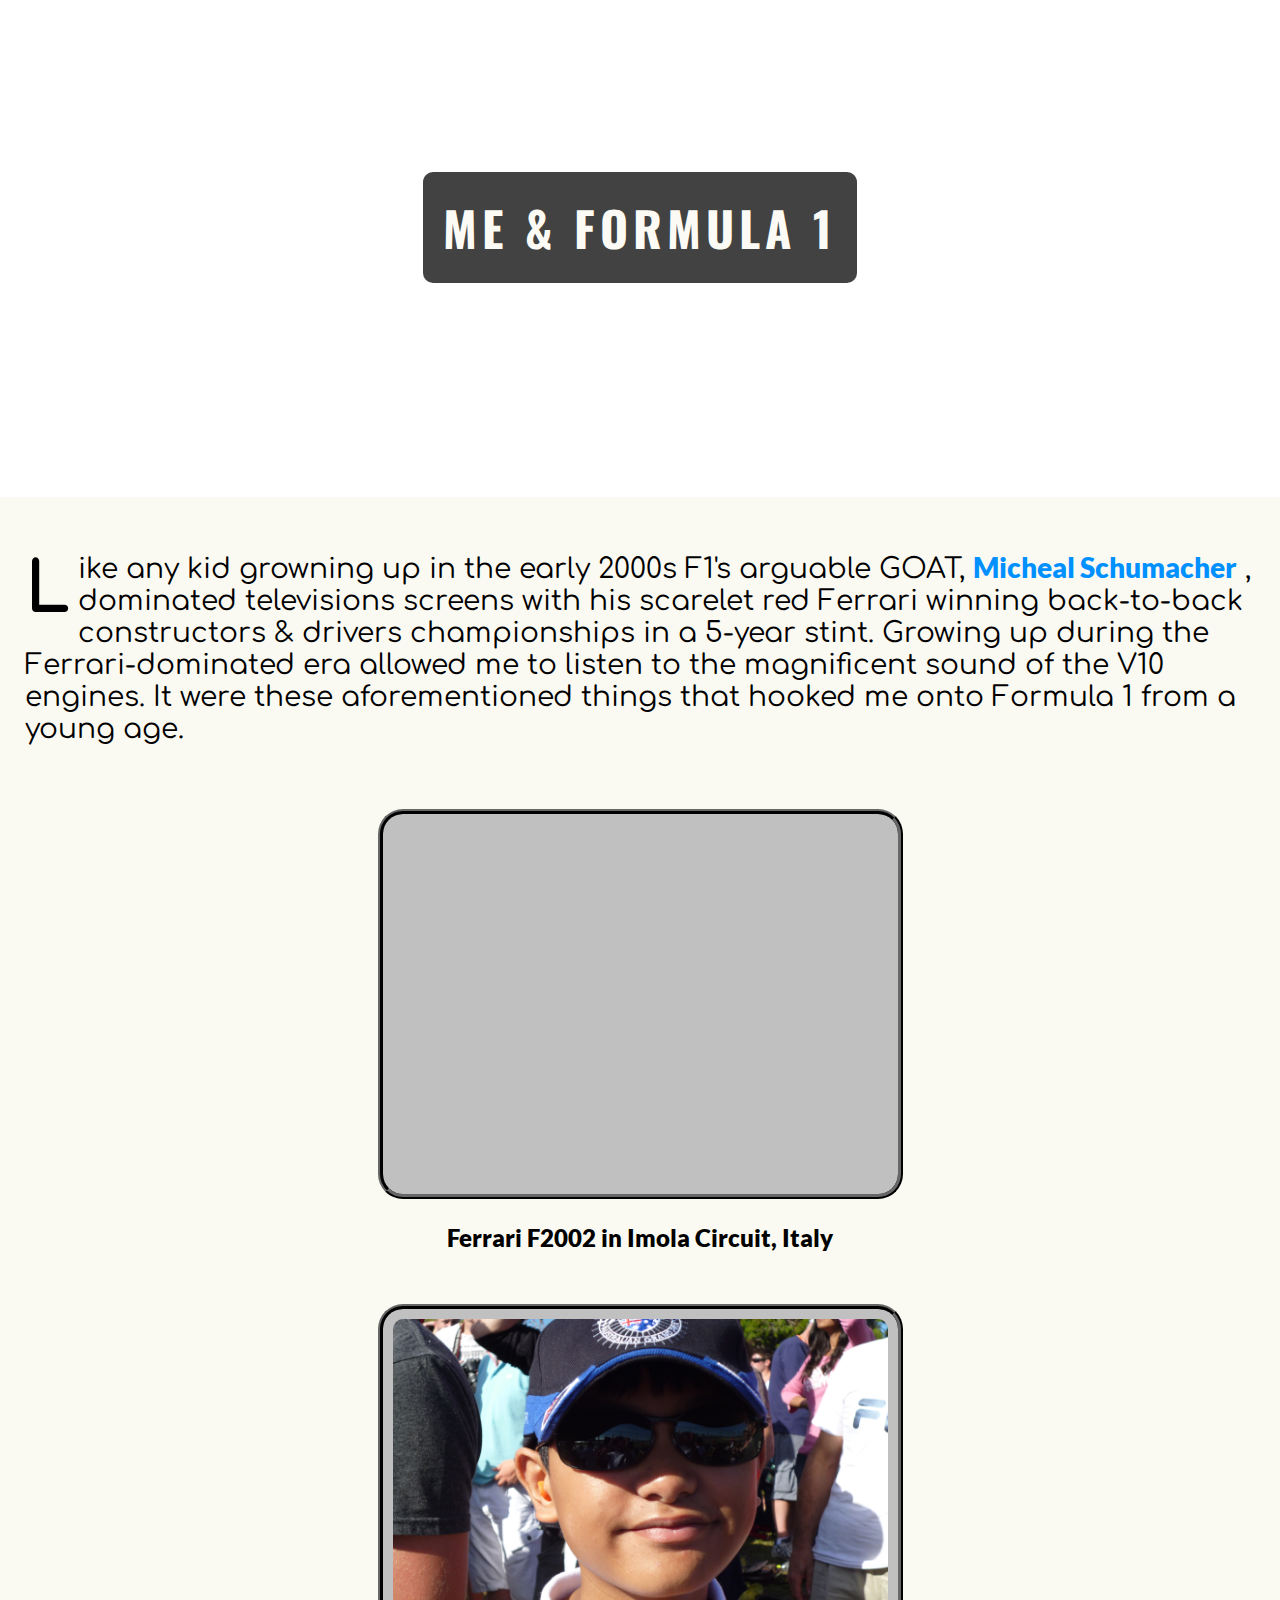
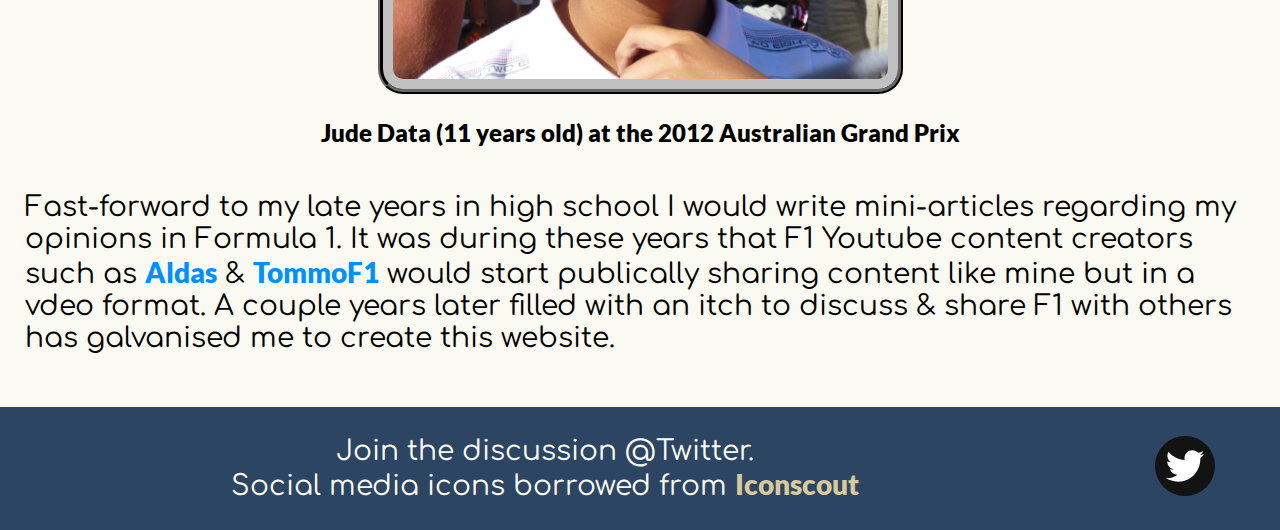
==== commit cd3b0a32: "Added new profile portrait image in 'About' page." ====
--- a/about/index.html
+++ b/about/index.html
@@ -52,7 +52,7 @@
 
             <div class="container">
                 <article class="profile">
-                    <img class="hero-portrait" src="../assets/media-icons/brand-logo.svg" alt="Portrait of Jude Thaddeau Data">
+                    <img class="hero-portrait" src="../assets/home-about-credits-images/about-profile-portait.jpg" alt="Portrait of Jude Thaddeau Data">
                     <h2>Jude Thaddeau Data</h2>
                     <h3>Apsiring Software Developer</h3>
                     <h3>Formula 1: Fan & Writer</h3>
--- a/css-styles/about.css
+++ b/css-styles/about.css
@@ -74,6 +74,8 @@
     block-size: 30vmin;
     align-self: center;
     justify-self: center;
+    border: #131313 ridge;
+    border-radius: 50%;
 }
 
 .profile h2 {
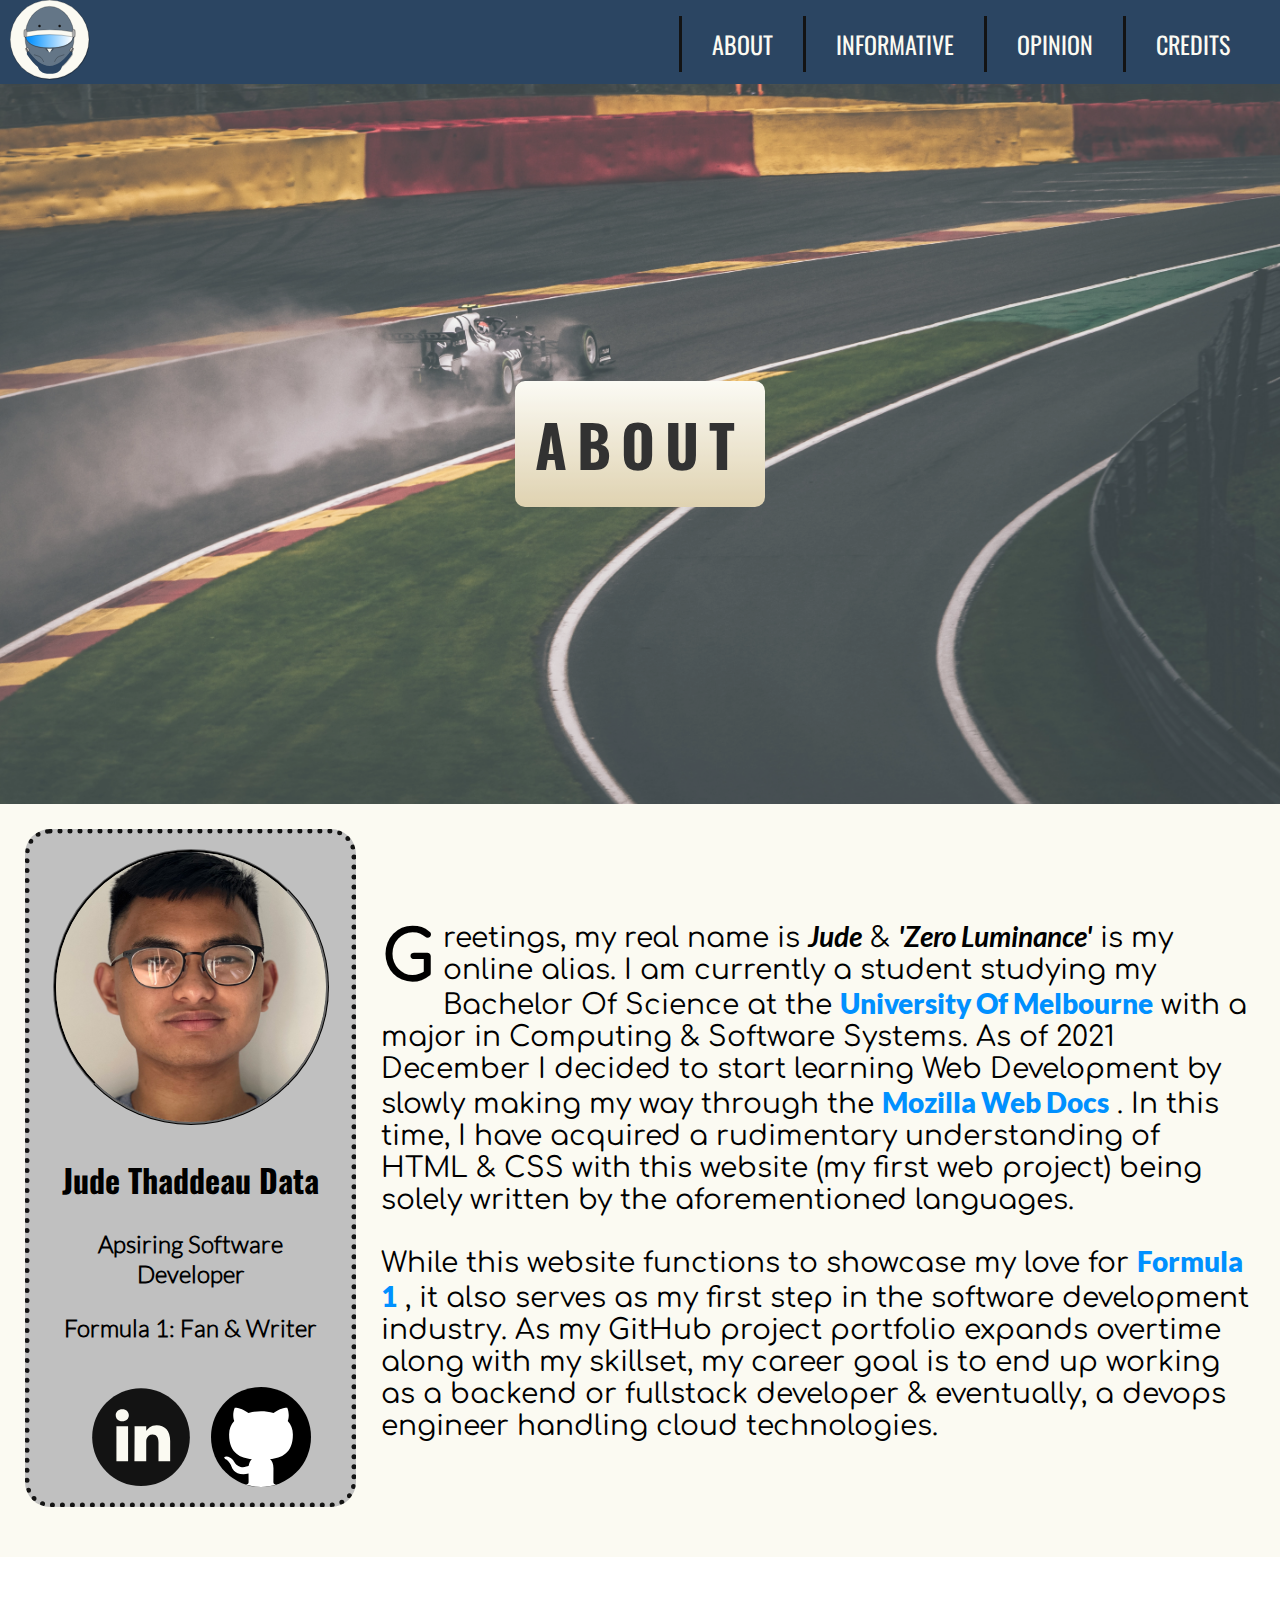
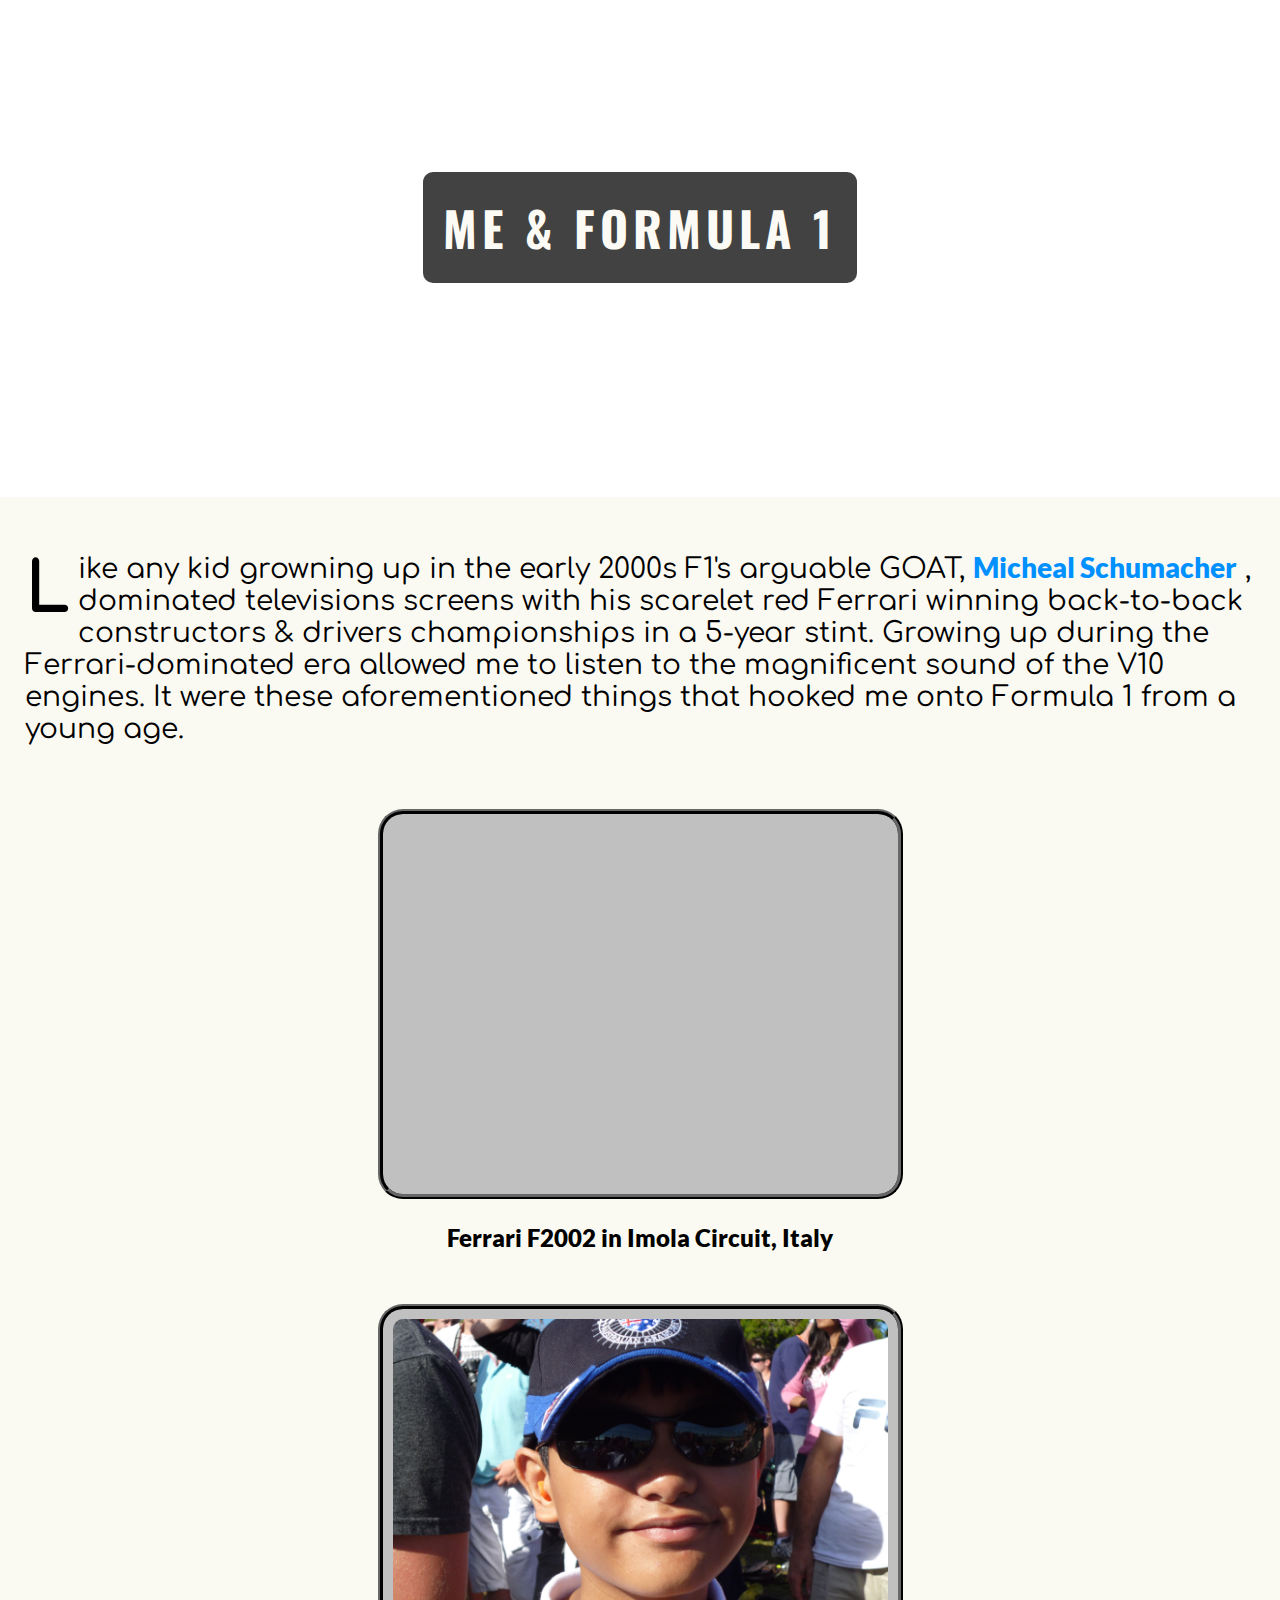
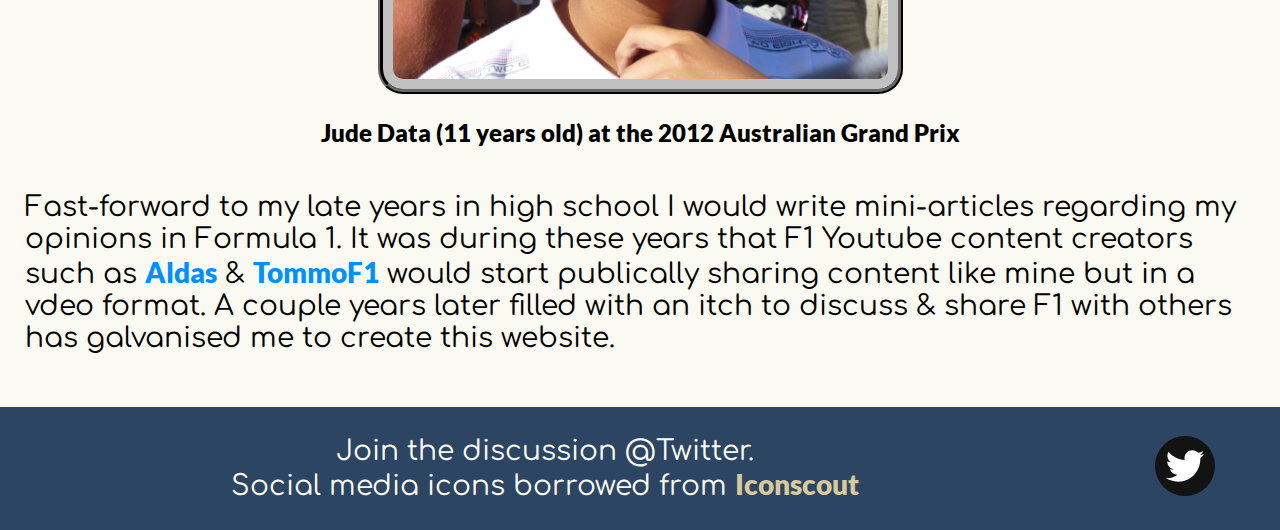
==== commit d7042c9a: "Added a 'bold' font to fonts.css." ====
--- a/about/index.html
+++ b/about/index.html
@@ -69,7 +69,8 @@
 
                 <article class="introduction">
                     <p>
-                        <span class="dropcap">G</span>reetings, my real name is Jude & 'Zero Luminance' is my online alias. 
+                        <span class="dropcap">G</span>reetings, my real name is <span class="bold">Jude</span> & 
+                        <span class="bold">'Zero Luminance'</span> is my online alias. 
                         I am currently a student studying my Bachelor Of Science at the 
                         <a href="https://en.wikipedia.org/wiki/University_of_Melbourne" target="_blank">University Of Melbourne</a> 
                         with a major in Computing & Software Systems. As of 2021 December
--- a/css-styles/fonts.css
+++ b/css-styles/fonts.css
@@ -7,6 +7,16 @@
 @font-face {
     font-family: "Lato";
     src: url("../assets/font-families/Lato/Lato-Black.ttf");
+}
+
+@font-face {
+    font-family: "Lato-Light";
+    src: url("../assets/font-families/Lato/Lato-Light.ttf");
+}
+
+@font-face {
+    font-family: "Lato-BoldItalic";
+    src: url("../assets/font-families/Lato/Lato-BoldItalic.ttf");
 }
 
 @font-face {
--- a/css-styles/about.css
+++ b/css-styles/about.css
@@ -1,13 +1,12 @@
-/* -| FONT FAMILIES |- */
-
-@font-face {
-    font-family: "Lato-Light";
-    src: url("../assets/font-families/Lato/Lato-Light.ttf");
-}
+/* -| FONT SIZES |- */
 
 p {
     font-family: "Comfortaa";
     font-size: 28px;
+}
+
+span.bold { 
+    font-family: "Lato-BoldItalic";
 }
 
 /* ========================================================================== */
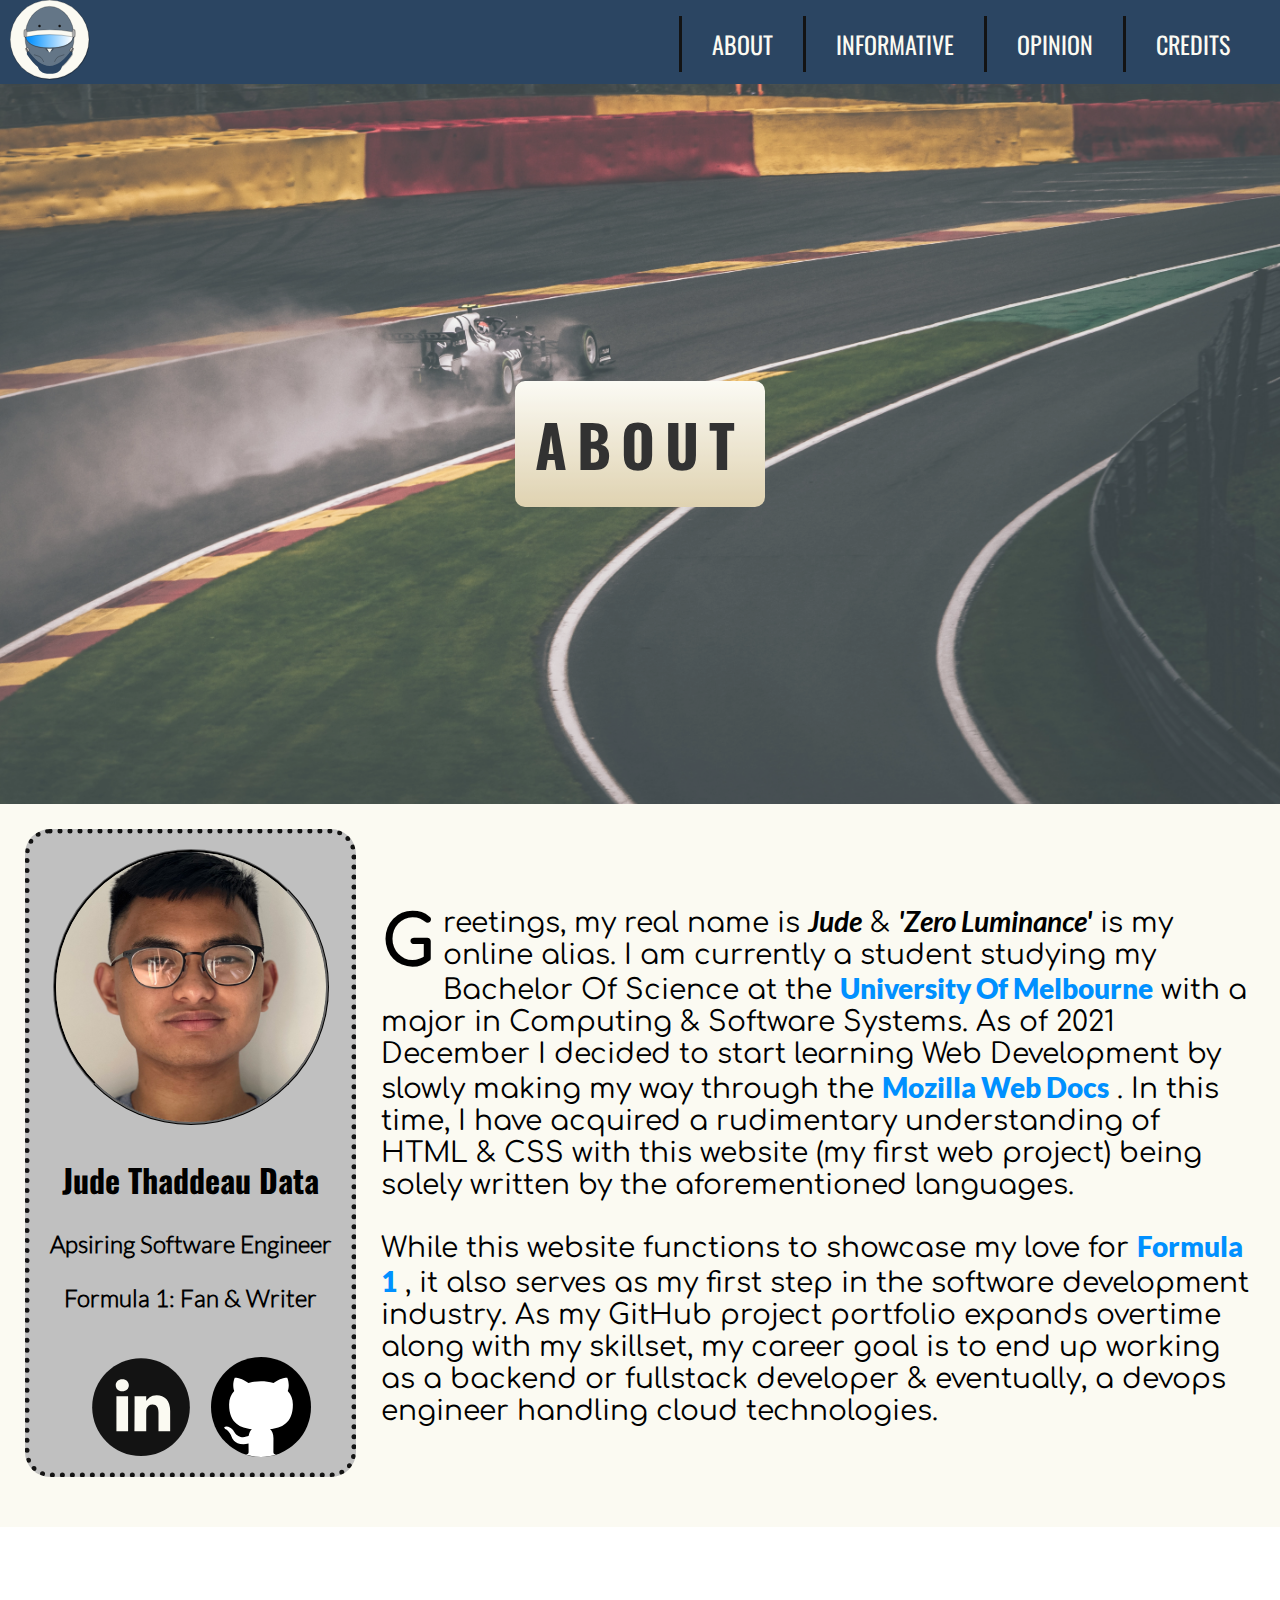
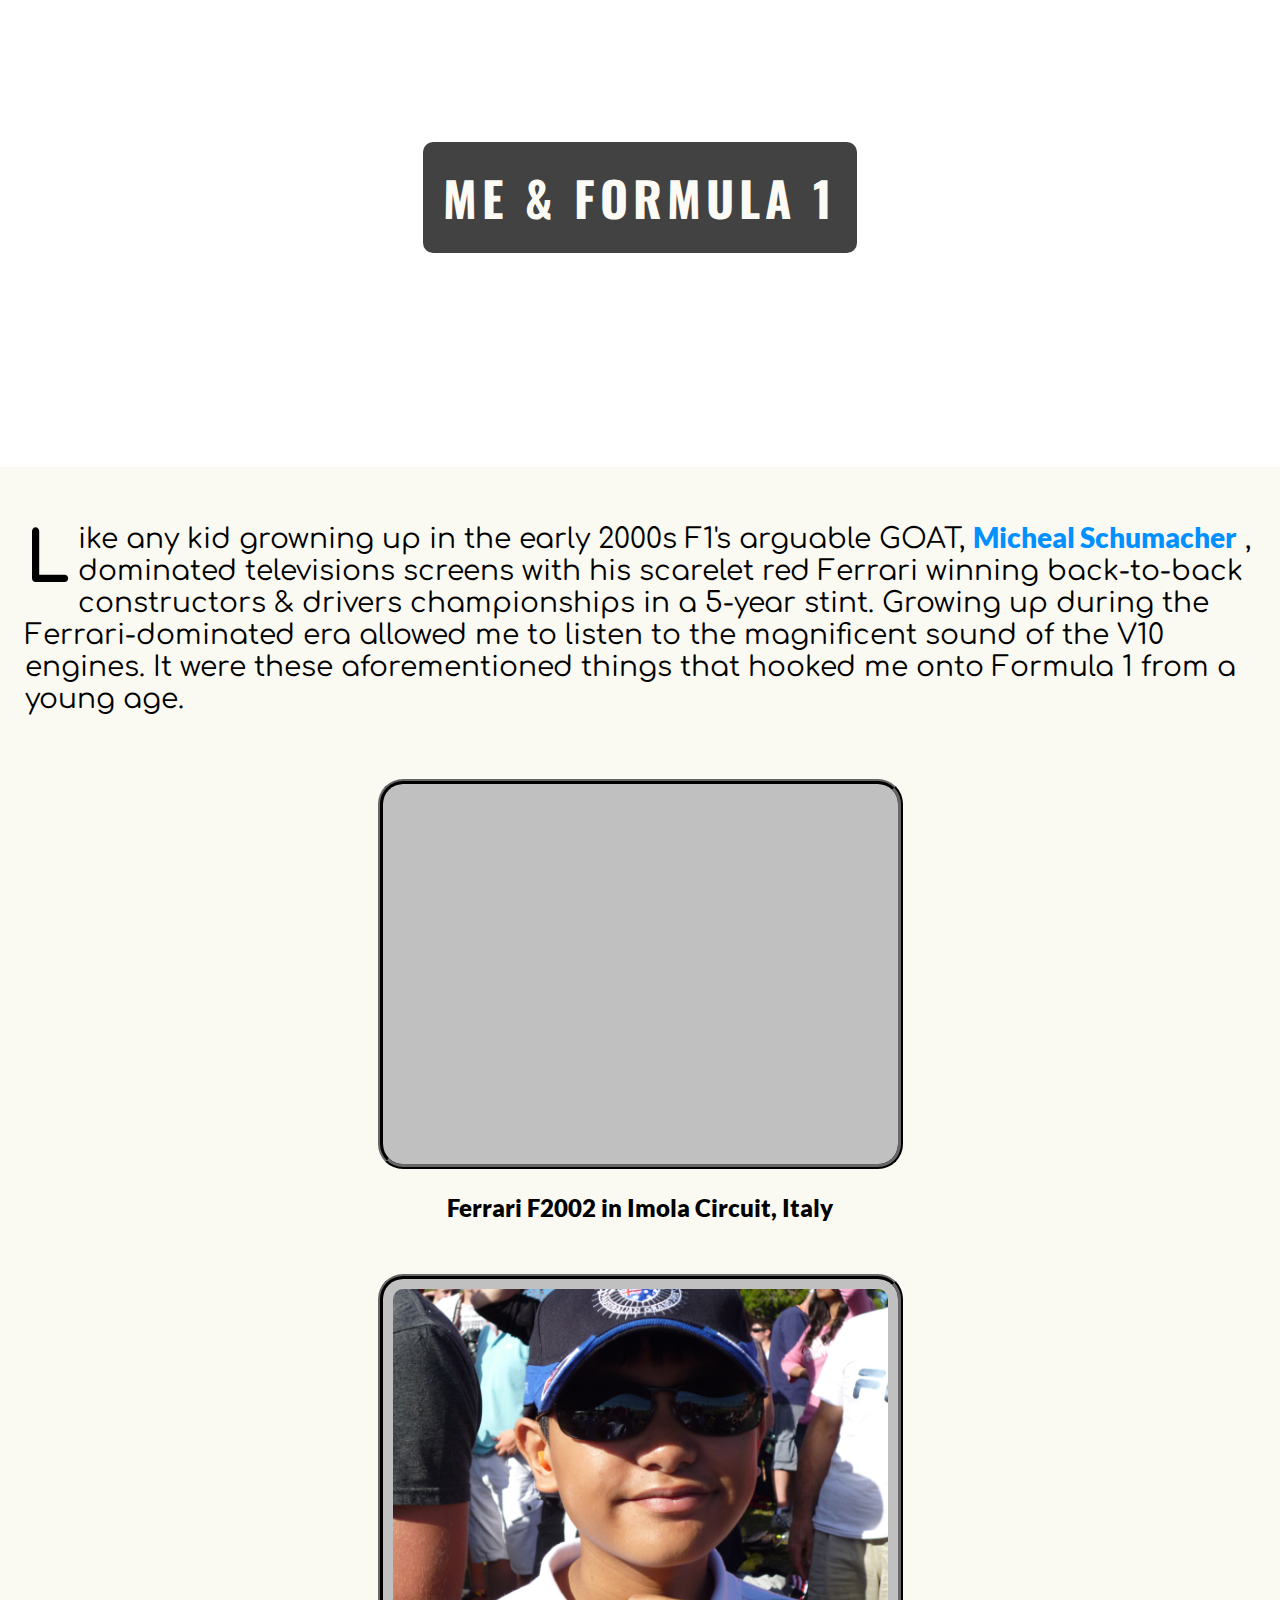
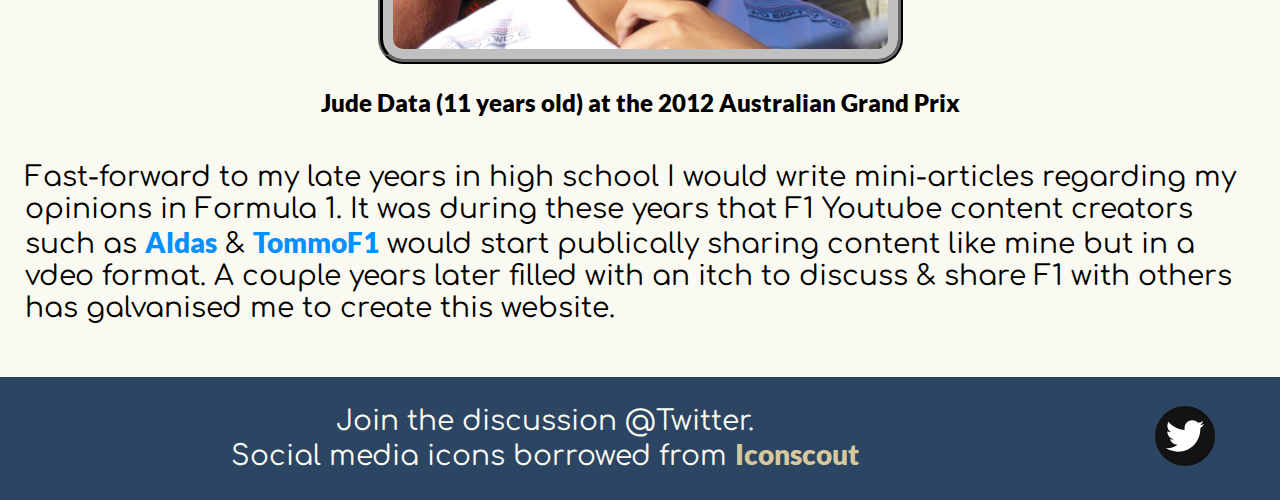
==== commit 45bd5ba1: "Added text styling to articles.css" ====
--- a/about/index.html
+++ b/about/index.html
@@ -54,7 +54,7 @@
                 <article class="profile">
                     <img class="hero-portrait" src="../assets/home-about-credits-images/about-profile-portait.jpg" alt="Portrait of Jude Thaddeau Data">
                     <h2>Jude Thaddeau Data</h2>
-                    <h3>Apsiring Software Developer</h3>
+                    <h3>Apsiring Software Engineer</h3>
                     <h3>Formula 1: Fan & Writer</h3>
 
                     <div class="work-media">
--- a/css-styles/fonts.css
+++ b/css-styles/fonts.css
@@ -26,12 +26,8 @@
 
 /* ========================================================================== */
 
-/* -| DROP CAP FOR FIRST LETTER |-*/
-.dropcap {
-    font-weight: bold;
-    float: left;
-    font-size: 70px;
-    padding-right: 8px;
+span.bold { 
+    font-family: "Lato-BoldItalic";
 }
 
 /* ========================================================================== */
--- a/css-styles/about.css
+++ b/css-styles/about.css
@@ -5,8 +5,11 @@
     font-size: 28px;
 }
 
-span.bold { 
-    font-family: "Lato-BoldItalic";
+.dropcap {
+    font-weight: bold;
+    float: left;
+    font-size: 70px;
+    padding-right: 8px;
 }
 
 /* ========================================================================== */
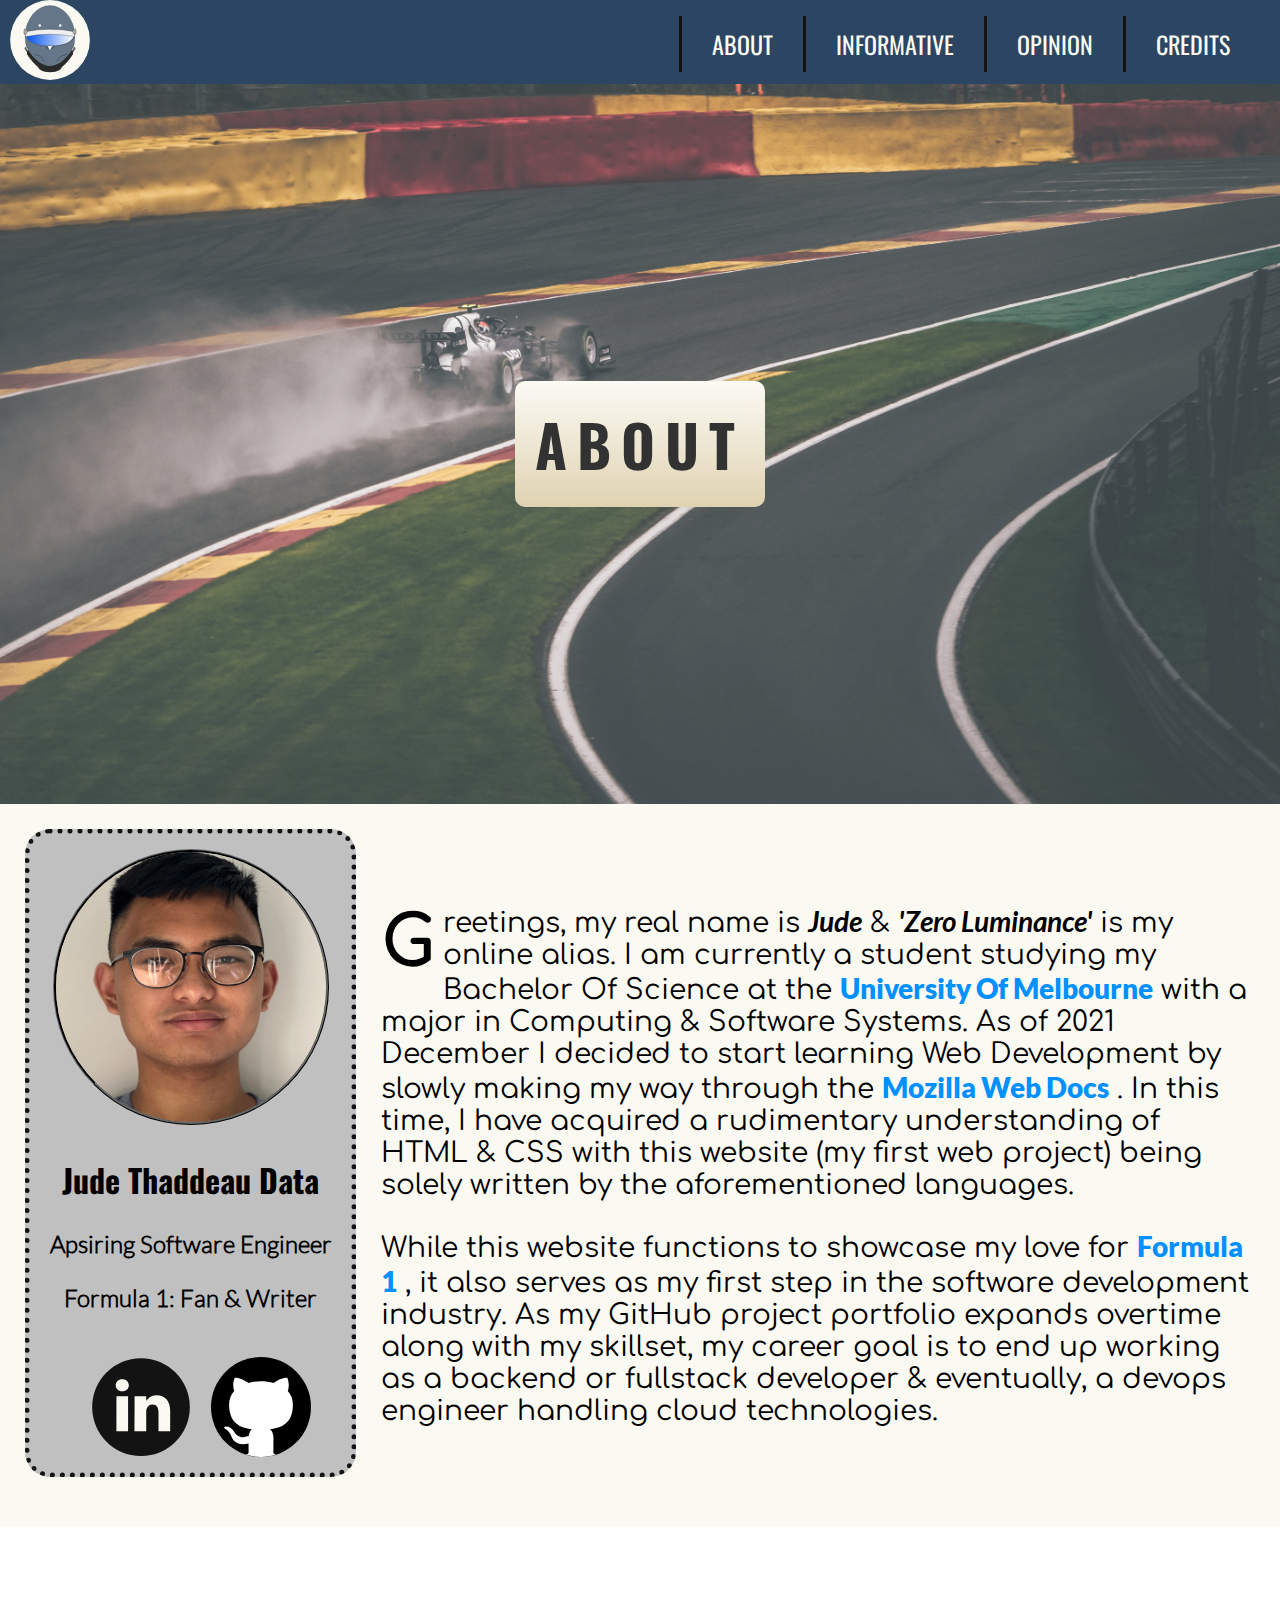
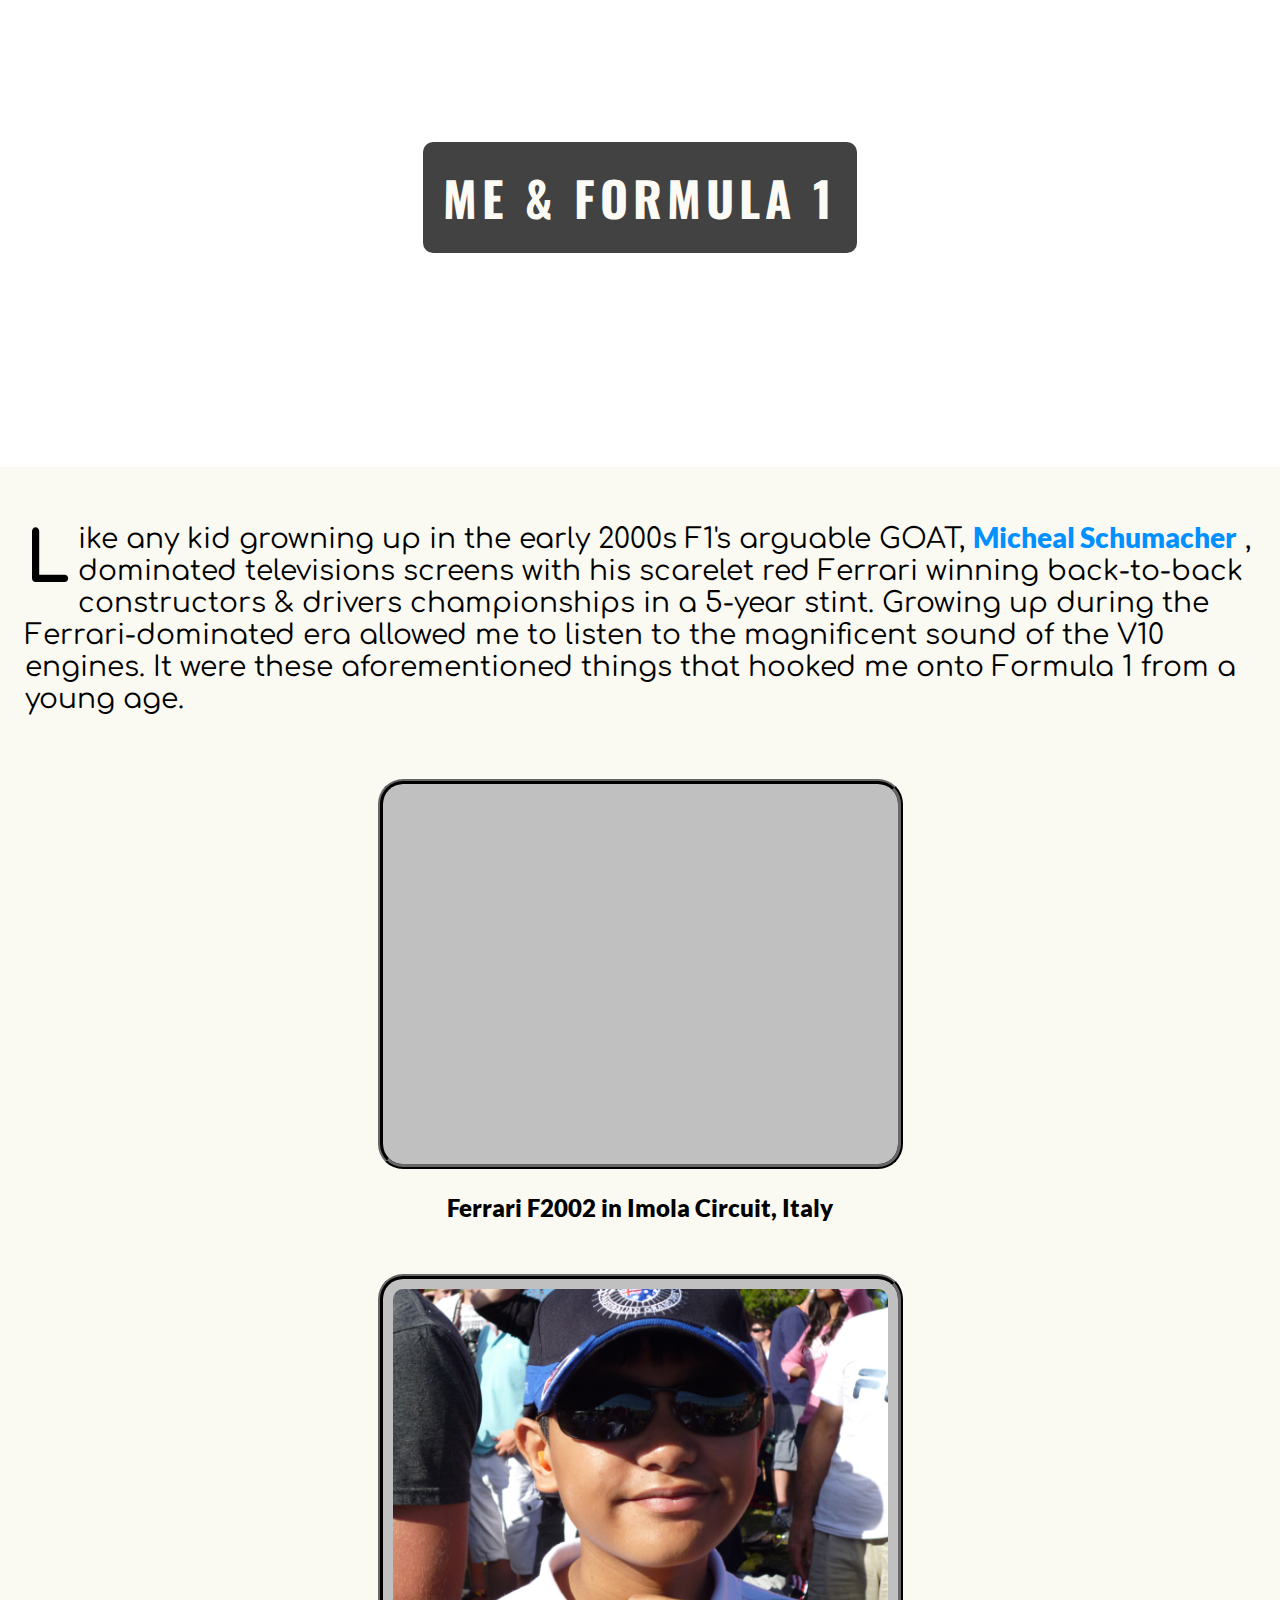
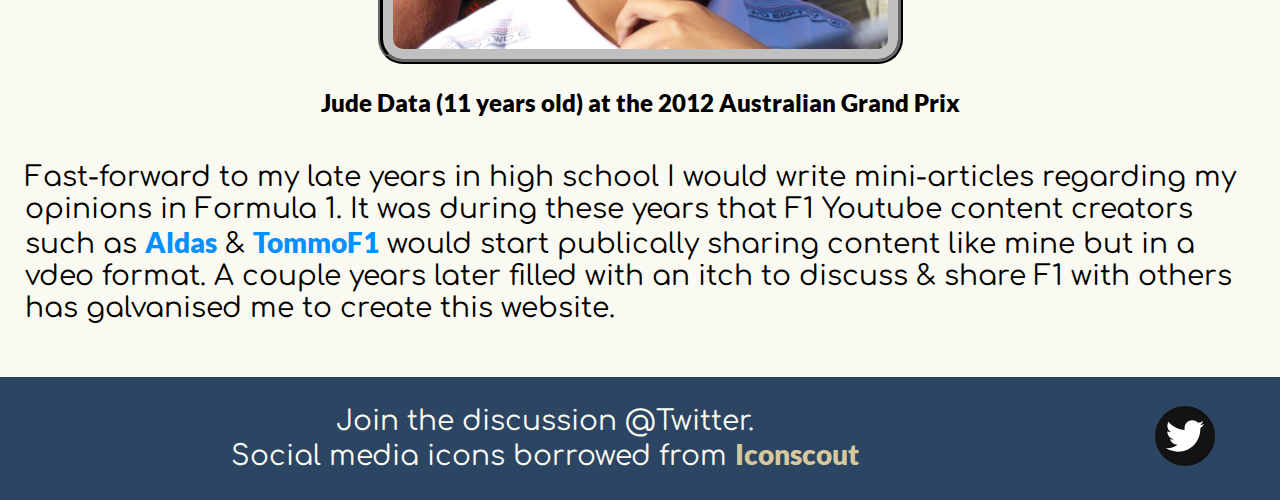
==== commit e92bb878: "Added more metadata to favicon in <head> for all html files." ====
--- a/about/index.html
+++ b/about/index.html
@@ -3,7 +3,7 @@
 
     <head>
         <meta charset="utf-8">
-        <link rel="icon" href="../assets/media-icons/brand-logo.svg">
+        <link rel="icon" type="svg" href="assets/media-icons/brand-logo.svg">
         <title>ABOUT - Zero Luminance</title>
         <!-- Other Meta Data -->
         <meta http-equiv="X-UA-Compatible" content="IE=edge">
